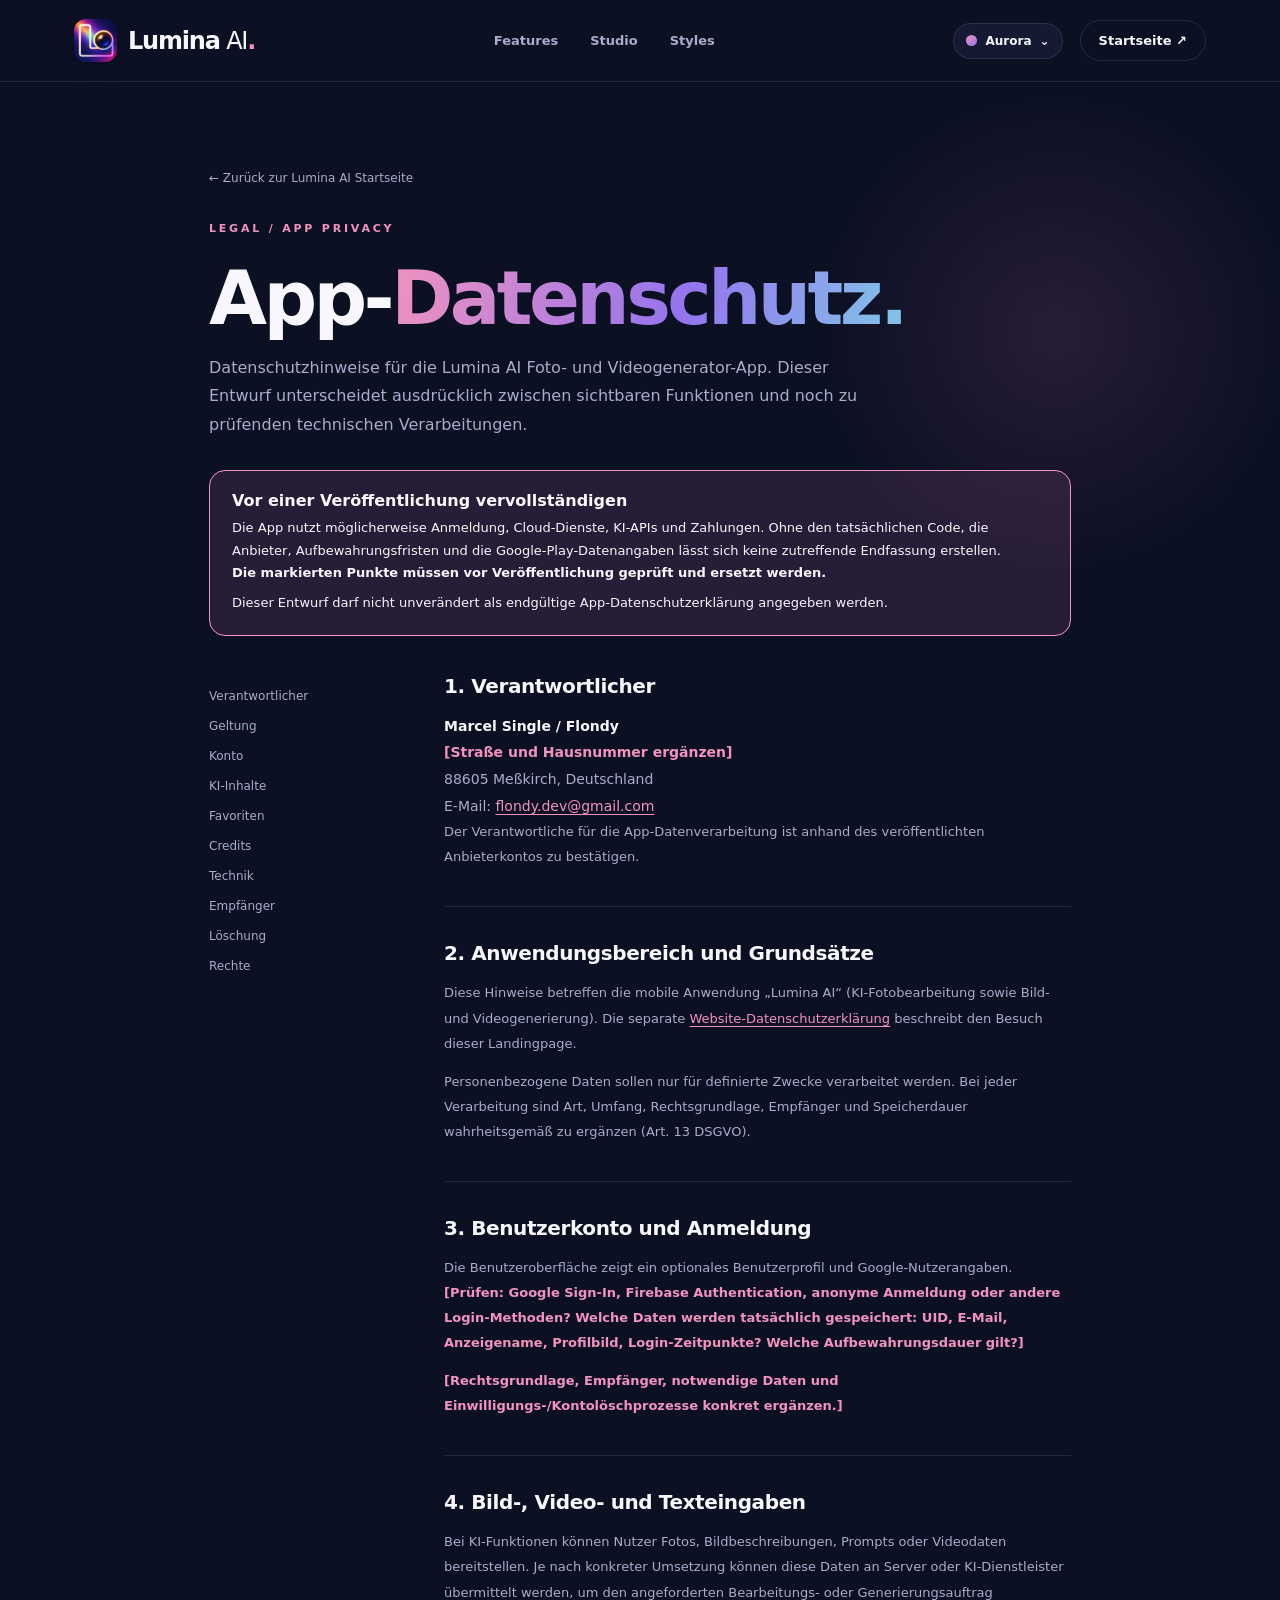
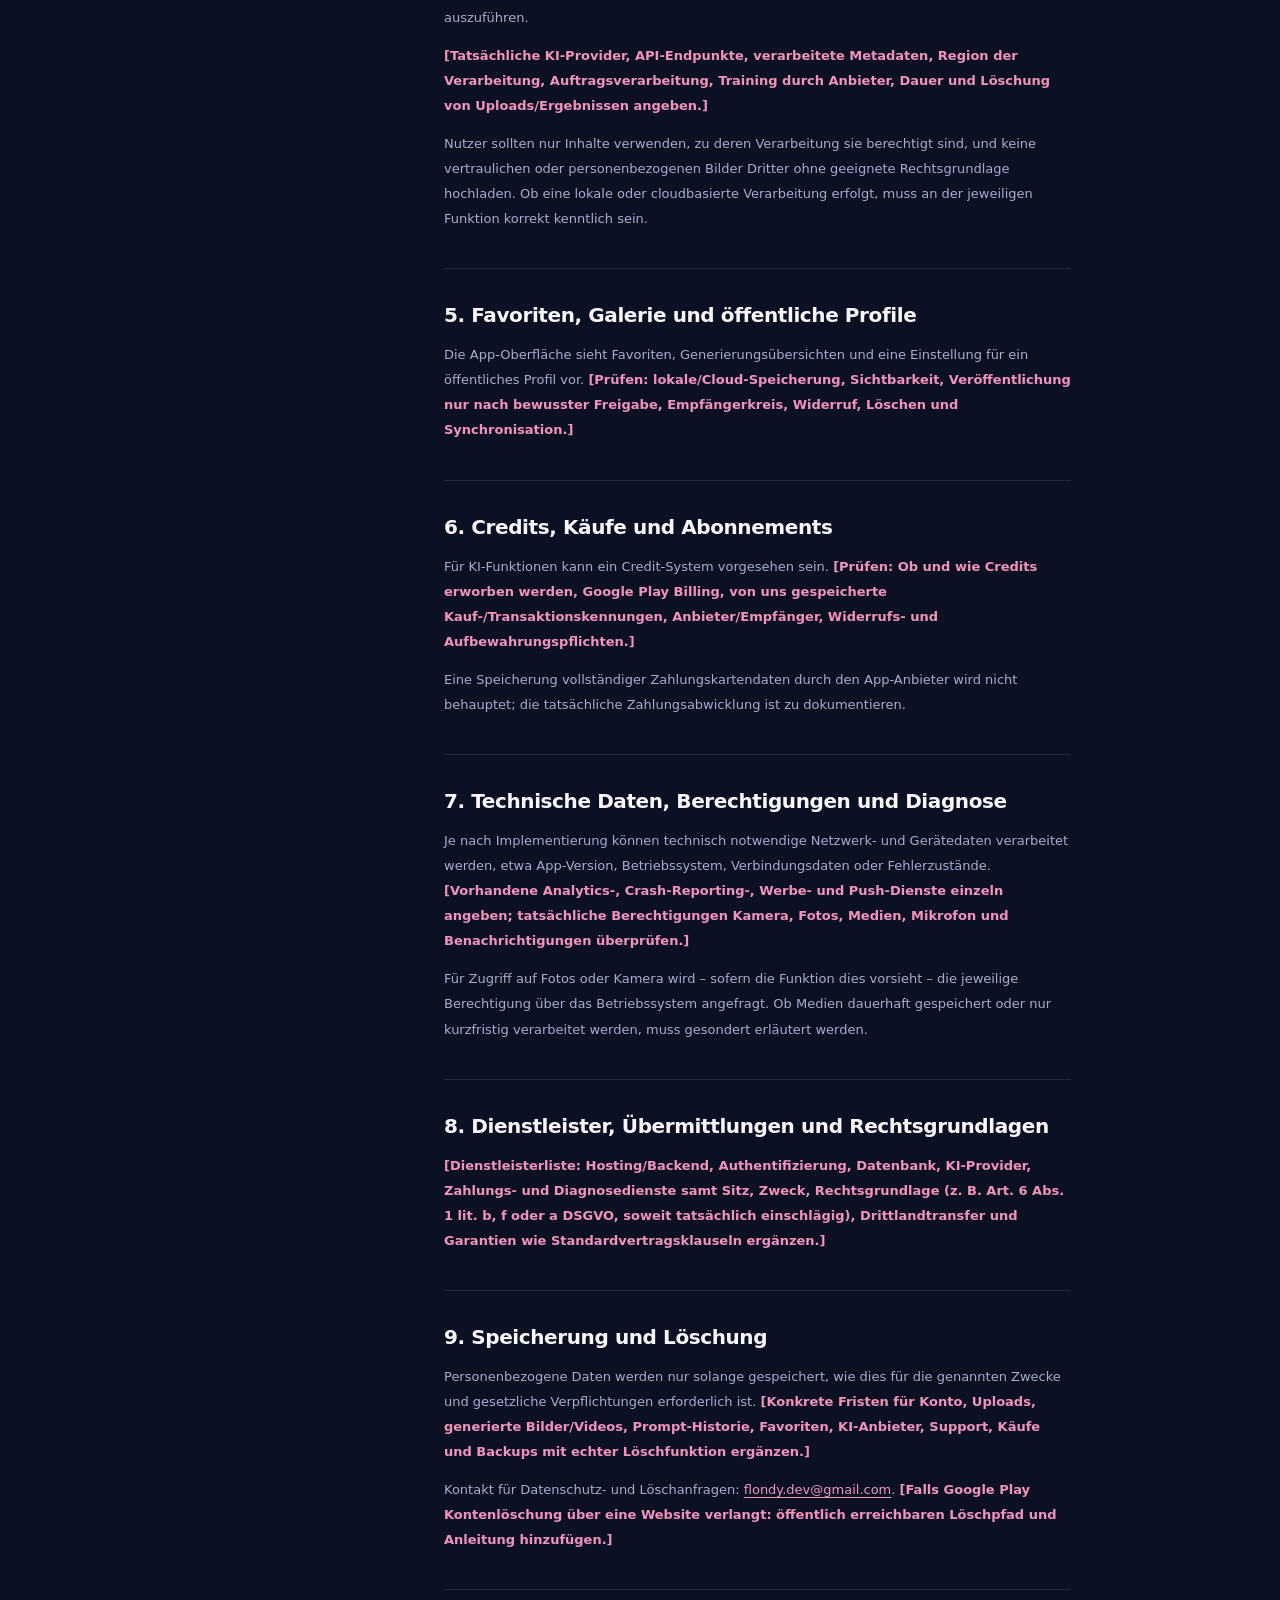
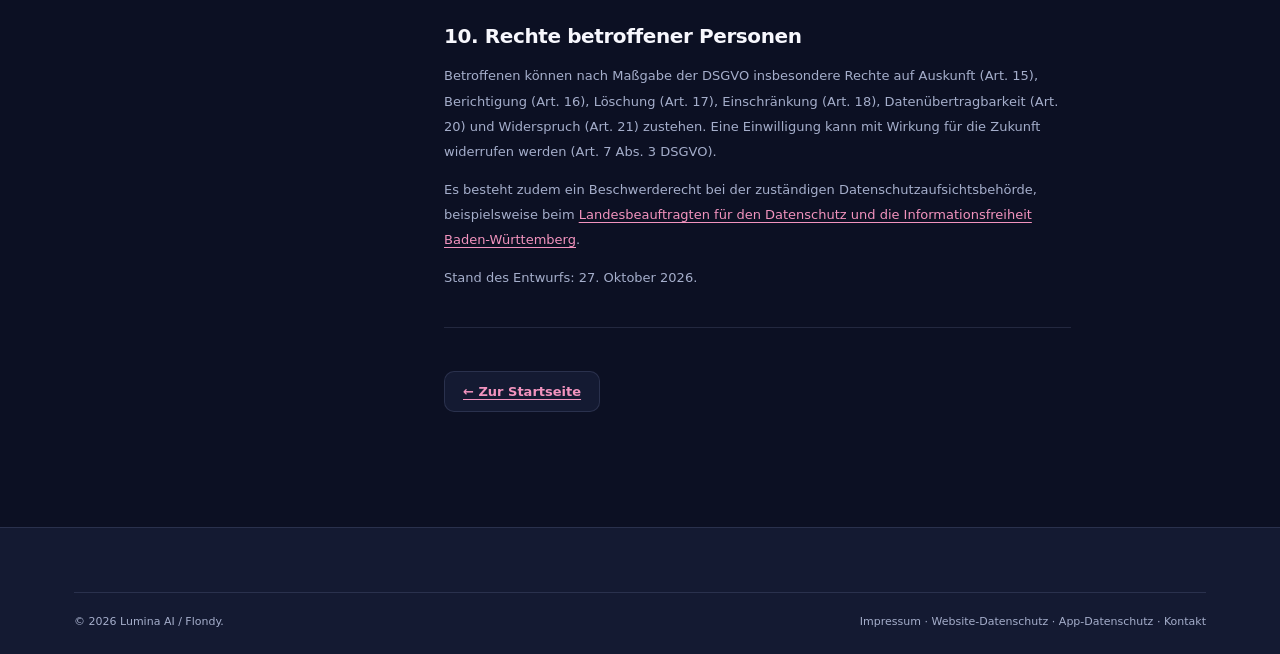
==== app-datenschutz.html @ 30b3e543 "Add files via upload" ====
<!doctype html>
<html lang="de" data-theme="aurora"><head><meta charset="utf-8"><meta name="viewport" content="width=device-width,initial-scale=1"><meta name="theme-color" content="#0b1024"><meta name="description" content="Datenschutzhinweise für die Lumina AI Foto- und Videogenerator-App (prüfbarer Entwurf)."><link rel="icon" type="image/png" href="assets/favicon.png"><link rel="stylesheet" href="styles.css"><script src="app.js" defer></script><title>App-Datenschutz – Lumina AI</title></head>
<body><a class="skip-link" href="#main">Zum Inhalt springen</a><header class="site-header"><div class="nav-wrap container"><a class="brand" href="index.html"><img src="assets/icon-aurora.webp" data-brand-icon alt="" width="43" height="43"><span>Lumina<span class="brand-suffix"> AI</span><span class="brand-point">.</span></span></a><nav class="desktop-nav" aria-label="Navigation"><a href="index.html#features">Features</a><a href="index.html#studio">Studio</a><a href="index.html#styles">Styles</a></nav><div class="nav-actions"><div class="theme-picker" id="theme-picker"><button class="theme-trigger" id="theme-trigger" aria-haspopup="true" aria-controls="theme-menu" aria-expanded="false"><span class="theme-trigger-dot"></span><span class="theme-trigger-label">Aurora</span>⌄</button><div class="theme-menu" id="theme-menu" hidden><span class="small-label">CHOOSE YOUR VIBE</span><button class="theme-option" data-set-theme="aurora"><i style="--swatch:#ff6d9d"></i><span>Aurora</span></button><button class="theme-option" data-set-theme="neon"><i style="--swatch:#28e0fb"></i><span>Neon</span></button><button class="theme-option" data-set-theme="clean"><i style="--swatch:#5d76fb"></i><span>Clean</span></button><button class="theme-option" data-set-theme="gold"><i style="--swatch:#e5b960"></i><span>Gold</span></button><button class="theme-option" data-set-theme="mono"><i style="--swatch:#b6c3da"></i><span>Silver</span></button></div></div><a class="nav-contact" href="index.html">Startseite ↗</a></div></div></header>
<main id="main" class="legal-main"><div class="container legal-container"><a class="legal-crumb" href="index.html">← Zurück zur Lumina AI Startseite</a><p class="kicker">LEGAL / APP PRIVACY</p><h1 class="legal-title">App-<span class="gradient-text">Datenschutz.</span></h1><p class="legal-subtitle">Datenschutzhinweise für die Lumina AI Foto- und Videogenerator-App. Dieser Entwurf unterscheidet ausdrücklich zwischen sichtbaren Funktionen und noch zu prüfenden technischen Verarbeitungen.</p>
<div class="notice-box"><strong>Vor einer Veröffentlichung vervollständigen</strong><p>Die App nutzt möglicherweise Anmeldung, Cloud-Dienste, KI-APIs und Zahlungen. Ohne den tatsächlichen Code, die Anbieter, Aufbewahrungsfristen und die Google-Play-Datenangaben lässt sich keine zutreffende Endfassung erstellen. <strong>Die markierten Punkte müssen vor Veröffentlichung geprüft und ersetzt werden.</strong> Dieser Entwurf darf nicht unverändert als endgültige App-Datenschutzerklärung angegeben werden.</p></div>
<div class="legal-layout"><nav class="legal-toc" aria-label="Inhaltsverzeichnis"><a href="#owner">Verantwortlicher</a><a href="#scope">Geltung</a><a href="#account">Konto</a><a href="#media">KI-Inhalte</a><a href="#saved">Favoriten</a><a href="#payments">Credits</a><a href="#devices">Technik</a><a href="#transfer">Empfänger</a><a href="#retention">Löschung</a><a href="#rights">Rechte</a></nav><div class="legal-content">
<section id="owner"><h2>1. Verantwortlicher</h2><address><strong>Marcel Single / Flondy</strong><br><strong class="todo">[Straße und Hausnummer ergänzen]</strong><br>88605 Meßkirch, Deutschland<br>E-Mail: <a href="mailto:flondy.dev@gmail.com">flondy.dev@gmail.com</a></address><p>Der Verantwortliche für die App-Datenverarbeitung ist anhand des veröffentlichten Anbieterkontos zu bestätigen.</p></section>
<section id="scope"><h2>2. Anwendungsbereich und Grundsätze</h2><p>Diese Hinweise betreffen die mobile Anwendung „Lumina AI“ (KI-Fotobearbeitung sowie Bild- und Videogenerierung). Die separate <a href="datenschutz.html">Website-Datenschutzerklärung</a> beschreibt den Besuch dieser Landingpage.</p><p>Personenbezogene Daten sollen nur für definierte Zwecke verarbeitet werden. Bei jeder Verarbeitung sind Art, Umfang, Rechtsgrundlage, Empfänger und Speicherdauer wahrheitsgemäß zu ergänzen (Art. 13 DSGVO).</p></section>
<section id="account"><h2>3. Benutzerkonto und Anmeldung</h2><p>Die Benutzeroberfläche zeigt ein optionales Benutzerprofil und Google-Nutzerangaben. <strong class="todo">[Prüfen: Google Sign-In, Firebase Authentication, anonyme Anmeldung oder andere Login-Methoden? Welche Daten werden tatsächlich gespeichert: UID, E-Mail, Anzeigename, Profilbild, Login-Zeitpunkte? Welche Aufbewahrungsdauer gilt?]</strong></p><p><strong class="todo">[Rechtsgrundlage, Empfänger, notwendige Daten und Einwilligungs-/Kontolöschprozesse konkret ergänzen.]</strong></p></section>
<section id="media"><h2>4. Bild-, Video- und Texteingaben</h2><p>Bei KI-Funktionen können Nutzer Fotos, Bildbeschreibungen, Prompts oder Videodaten bereitstellen. Je nach konkreter Umsetzung können diese Daten an Server oder KI-Dienstleister übermittelt werden, um den angeforderten Bearbeitungs- oder Generierungsauftrag auszuführen.</p><p><strong class="todo">[Tatsächliche KI-Provider, API-Endpunkte, verarbeitete Metadaten, Region der Verarbeitung, Auftragsverarbeitung, Training durch Anbieter, Dauer und Löschung von Uploads/Ergebnissen angeben.]</strong></p><p>Nutzer sollten nur Inhalte verwenden, zu deren Verarbeitung sie berechtigt sind, und keine vertraulichen oder personenbezogenen Bilder Dritter ohne geeignete Rechtsgrundlage hochladen. Ob eine lokale oder cloudbasierte Verarbeitung erfolgt, muss an der jeweiligen Funktion korrekt kenntlich sein.</p></section>
<section id="saved"><h2>5. Favoriten, Galerie und öffentliche Profile</h2><p>Die App-Oberfläche sieht Favoriten, Generierungsübersichten und eine Einstellung für ein öffentliches Profil vor. <strong class="todo">[Prüfen: lokale/Cloud-Speicherung, Sichtbarkeit, Veröffentlichung nur nach bewusster Freigabe, Empfängerkreis, Widerruf, Löschen und Synchronisation.]</strong></p></section>
<section id="payments"><h2>6. Credits, Käufe und Abonnements</h2><p>Für KI-Funktionen kann ein Credit-System vorgesehen sein. <strong class="todo">[Prüfen: Ob und wie Credits erworben werden, Google Play Billing, von uns gespeicherte Kauf-/Transaktionskennungen, Anbieter/Empfänger, Widerrufs- und Aufbewahrungspflichten.]</strong></p><p>Eine Speicherung vollständiger Zahlungskartendaten durch den App-Anbieter wird nicht behauptet; die tatsächliche Zahlungsabwicklung ist zu dokumentieren.</p></section>
<section id="devices"><h2>7. Technische Daten, Berechtigungen und Diagnose</h2><p>Je nach Implementierung können technisch notwendige Netzwerk- und Gerätedaten verarbeitet werden, etwa App-Version, Betriebssystem, Verbindungsdaten oder Fehlerzustände. <strong class="todo">[Vorhandene Analytics-, Crash-Reporting-, Werbe- und Push-Dienste einzeln angeben; tatsächliche Berechtigungen Kamera, Fotos, Medien, Mikrofon und Benachrichtigungen überprüfen.]</strong></p><p>Für Zugriff auf Fotos oder Kamera wird – sofern die Funktion dies vorsieht – die jeweilige Berechtigung über das Betriebssystem angefragt. Ob Medien dauerhaft gespeichert oder nur kurzfristig verarbeitet werden, muss gesondert erläutert werden.</p></section>
<section id="transfer"><h2>8. Dienstleister, Übermittlungen und Rechtsgrundlagen</h2><p><strong class="todo">[Dienstleisterliste: Hosting/Backend, Authentifizierung, Datenbank, KI-Provider, Zahlungs- und Diagnosedienste samt Sitz, Zweck, Rechtsgrundlage (z. B. Art. 6 Abs. 1 lit. b, f oder a DSGVO, soweit tatsächlich einschlägig), Drittlandtransfer und Garantien wie Standardvertragsklauseln ergänzen.]</strong></p></section>
<section id="retention"><h2>9. Speicherung und Löschung</h2><p>Personenbezogene Daten werden nur solange gespeichert, wie dies für die genannten Zwecke und gesetzliche Verpflichtungen erforderlich ist. <strong class="todo">[Konkrete Fristen für Konto, Uploads, generierte Bilder/Videos, Prompt-Historie, Favoriten, KI-Anbieter, Support, Käufe und Backups mit echter Löschfunktion ergänzen.]</strong></p><p>Kontakt für Datenschutz- und Löschanfragen: <a href="mailto:flondy.dev@gmail.com?subject=Lumina%20AI%20-%20Datenloeschung">flondy.dev@gmail.com</a>. <strong class="todo">[Falls Google Play Kontenlöschung über eine Website verlangt: öffentlich erreichbaren Löschpfad und Anleitung hinzufügen.]</strong></p></section>
<section id="rights"><h2>10. Rechte betroffener Personen</h2><p>Betroffenen können nach Maßgabe der DSGVO insbesondere Rechte auf Auskunft (Art. 15), Berichtigung (Art. 16), Löschung (Art. 17), Einschränkung (Art. 18), Datenübertragbarkeit (Art. 20) und Widerspruch (Art. 21) zustehen. Eine Einwilligung kann mit Wirkung für die Zukunft widerrufen werden (Art. 7 Abs. 3 DSGVO).</p><p>Es besteht zudem ein Beschwerderecht bei der zuständigen Datenschutzaufsichtsbehörde, beispielsweise beim <a href="https://www.baden-wuerttemberg.datenschutz.de/" target="_blank" rel="noopener noreferrer">Landesbeauftragten für den Datenschutz und die Informationsfreiheit Baden-Württemberg</a>.</p><p>Stand des Entwurfs: 27. Oktober 2026.</p></section>
<a class="legal-back" href="index.html">← Zur Startseite</a></div></div></div></main>
<footer class="site-footer"><div class="container"><div class="footer-bottom"><span>© <span id="current-year">2026</span> Lumina AI / Flondy.</span><span><a href="impressum.html">Impressum</a> · <a href="datenschutz.html">Website-Datenschutz</a> · <a href="app-datenschutz.html">App-Datenschutz</a> · <a href="mailto:flondy.dev@gmail.com">Kontakt</a></span></div></div></footer></body></html>
---- styles.css ----
/* Lumina AI — self-contained premium landing page; no external CDN, fonts or tracking */
:root {font-family:Inter,ui-sans-serif,system-ui,-apple-system,BlinkMacSystemFont,"Segoe UI",sans-serif;font-synthesis:none;scroll-behavior:smooth;--max:1180px}
*{box-sizing:border-box}html{scroll-padding-top:90px}body{margin:0;min-width:320px;background:var(--bg);color:var(--text);overflow-x:hidden;-webkit-font-smoothing:antialiased}button,input,textarea{font:inherit}button{cursor:pointer}a{color:inherit;text-decoration:none}img{max-width:100%;display:block}h1,h2,h3,p{margin-top:0}::selection{background:var(--a);color:#07101d}
html[data-theme="aurora"]{--bg:#0c1023;--panel:#141a32;--panel2:#1a203c;--text:#f7f7fd;--muted:#a5aecb;--border:rgba(193,201,255,.13);--a:#fa6fb3;--b:#7f79ff;--c:#5acbf0;--btnText:#100f24;--soft:rgba(245,99,170,.13);--header:rgba(13,17,37,.72);--shadow:0 26px 85px rgba(0,0,0,.35);color-scheme:dark}
html[data-theme="neon"]{--bg:#07131f;--panel:#101f30;--panel2:#17283e;--text:#f4fbff;--muted:#9fb3c9;--border:rgba(116,204,242,.18);--a:#33e5f5;--b:#557ff9;--c:#9386ff;--btnText:#051622;--soft:rgba(13,221,245,.13);--header:rgba(6,17,28,.76);--shadow:0 26px 85px rgba(0,0,0,.39);color-scheme:dark}
html[data-theme="clean"]{--bg:#f6f9ff;--panel:#ffffff;--panel2:#edf3fc;--text:#111c34;--muted:#617089;--border:rgba(41,69,115,.13);--a:#34bfe9;--b:#6a69fa;--c:#9b77ef;--btnText:#081a37;--soft:rgba(75,112,255,.10);--header:rgba(250,252,255,.85);--shadow:0 28px 90px rgba(50,86,147,.13);color-scheme:light}
html[data-theme="gold"]{--bg:#101111;--panel:#1b1c1a;--panel2:#26241d;--text:#f8f6ef;--muted:#b6aea0;--border:rgba(236,200,121,.17);--a:#f2cf89;--b:#c18b3d;--c:#fff0b8;--btnText:#1d160b;--soft:rgba(230,171,68,.1);--header:rgba(18,18,17,.85);--shadow:0 26px 75px rgba(0,0,0,.45);color-scheme:dark}
html[data-theme="mono"]{--bg:#101319;--panel:#1b202b;--panel2:#252b37;--text:#f4f7fc;--muted:#b0b8c8;--border:rgba(221,231,255,.14);--a:#e4ecf8;--b:#97afcc;--c:#b4c0ff;--btnText:#152032;--soft:rgba(183,196,216,.12);--header:rgba(15,19,26,.8);--shadow:0 26px 75px rgba(0,0,0,.4);color-scheme:dark}
.container{max-width:var(--max);margin:auto;padding-left:24px;padding-right:24px}.site-shell{position:relative;overflow:hidden}.section-pad{padding:118px 0}.skip-link{position:absolute;left:14px;top:-100px;z-index:1000;background:var(--a);color:var(--btnText);padding:10px 14px;border-radius:9px}.skip-link:focus{top:12px}
.site-header{position:relative;z-index:80;height:82px;border-bottom:1px solid var(--border);background:var(--header);backdrop-filter:blur(24px)}.nav-wrap{height:100%;display:flex;align-items:center;justify-content:space-between;gap:20px}.brand{display:inline-flex;align-items:center;gap:11px;white-space:nowrap;font-size:24px;font-weight:850;letter-spacing:-1.2px}.brand>img{border-radius:12px;box-shadow:0 4px 17px rgba(0,0,0,.22)}.brand-suffix{font-weight:480}.brand-point{color:var(--a)}.desktop-nav{display:flex;gap:32px;align-items:center}.desktop-nav a,.nav-contact{color:var(--muted);font-size:13px;font-weight:650;transition:color .22s}.desktop-nav a:hover,.nav-contact:hover{color:var(--text)}.nav-actions{display:flex;align-items:center;gap:17px}.nav-contact{border:1px solid var(--border);border-radius:100px;padding:12px 18px;color:var(--text)}.nav-contact span{margin-left:9px;color:var(--a)}.theme-picker{position:relative}.theme-trigger{display:flex;align-items:center;gap:8px;padding:10px 12px;border:1px solid var(--border);border-radius:50px;background:var(--panel);color:var(--text);font-size:12px;font-weight:750}.theme-trigger-dot{display:block;width:11px;height:11px;border-radius:50%;background:linear-gradient(140deg,var(--a),var(--b))}.theme-trigger svg{width:13px;height:13px;stroke:currentColor;stroke-width:2;fill:none}.theme-menu{position:absolute;top:calc(100% + 12px);right:0;background:var(--panel);border:1px solid var(--border);box-shadow:var(--shadow);border-radius:19px;padding:13px;width:224px;z-index:150}.theme-menu[hidden]{display:none}.small-label{display:block;letter-spacing:2px;font-size:10px;font-weight:800;color:var(--muted)}.theme-menu>.small-label{padding:8px 12px 12px}.theme-option{display:flex;align-items:center;text-align:left;gap:12px;padding:9px 11px;width:100%;border:0;border-radius:12px;background:transparent;color:var(--text);font-size:13px;font-weight:740}.theme-option:hover,.theme-option.is-active{background:var(--soft)}.theme-option>i{width:28px;height:28px;border-radius:10px;background:var(--swatch);flex-shrink:0;box-shadow:inset 0 1px 5px rgba(255,255,255,.23)}.theme-option small{display:block;margin-top:2px;color:var(--muted);font-size:10px;font-weight:450}.mobile-menu-toggle,.mobile-nav{display:none}
.hero{position:relative;padding-top:75px;padding-bottom:28px;min-height:690px}.hero-grid{position:relative;z-index:2;display:grid;grid-template-columns:1fr 1fr;gap:28px;align-items:center}.hero-copy{padding:60px 0 92px;z-index:3}.eyebrow{display:inline-flex;align-items:center;gap:10px;color:var(--muted);font-size:10px;font-weight:850;letter-spacing:1.4px}.status-spark{width:8px;height:8px;border-radius:50%;background:var(--a);box-shadow:0 0 0 4px var(--soft),0 0 15px var(--a)}.eyebrow-divider{opacity:.5}.hero h1{font-size:clamp(55px,5.8vw,89px);font-weight:860;line-height:1.045;letter-spacing:-6px;margin:29px 0 25px}.hero h1 em,.final-cta h2 em{font-style:normal;background:linear-gradient(108deg,var(--a) 4%,var(--b) 46%,var(--c) 95%);color:transparent;background-clip:text;-webkit-background-clip:text}.hero-lead{max-width:500px;color:var(--muted);line-height:1.84;font-size:16px}.hero-lead strong{color:var(--text);font-weight:680}.hero-cta{display:flex;gap:12px;flex-wrap:wrap;margin:35px 0 45px}.btn{min-height:50px;display:inline-flex;justify-content:center;align-items:center;gap:19px;padding:14px 22px;border-radius:14px;font-weight:750;font-size:13px;white-space:nowrap;transition:transform .2s,box-shadow .2s,background .2s}.btn:hover{transform:translateY(-3px)}.btn-primary{background:linear-gradient(108deg,var(--a),var(--b));color:var(--btnText);box-shadow:0 10px 29px var(--soft)}.btn-primary:hover{box-shadow:0 10px 45px var(--soft)}.btn-ghost{border:1px solid var(--border);background:var(--panel);color:var(--text)}.play-circle{display:grid;place-items:center;font-size:10px;height:23px;width:23px;background:var(--soft);color:var(--a);border-radius:50%;padding-left:2px}.hero-details{display:flex;align-items:center;gap:14px}.avatar-icon-stack{display:flex;padding-left:8px}.avatar-icon-stack img{height:32px;width:32px;object-fit:cover;border:3px solid var(--bg);border-radius:11px;margin-left:-8px}.hero-details p{margin:0;color:var(--muted);font-size:11px;line-height:1.5}.hero-details strong{color:var(--text);font-size:12px}.hero-art{height:595px;position:relative;display:flex;align-items:center;justify-content:center}.hero-ambient{position:absolute;filter:blur(75px);pointer-events:none;opacity:.38}.ambient-one{width:480px;height:360px;background:var(--b);left:-320px;top:40px;border-radius:50%}.ambient-two{width:490px;height:490px;background:var(--a);right:-350px;top:40px;border-radius:50%;opacity:.23}.orb{position:absolute;border-radius:50%;filter:blur(25px);pointer-events:none}.orb-cyan{width:370px;height:390px;background:radial-gradient(circle,var(--c),transparent 66%);opacity:.14;left:0;top:35px}.orb-pink{width:430px;height:430px;background:radial-gradient(circle,var(--a),transparent 66%);opacity:.13;right:0;bottom:5px}.hero-grid-lines{position:absolute;inset:5%;background-image:linear-gradient(var(--border) 1px,transparent 1px),linear-gradient(90deg,var(--border) 1px,transparent 1px);background-size:48px 48px;mask-image:radial-gradient(ellipse,#000,transparent 74%);opacity:.5}.phone{position:absolute;overflow:hidden;border:6px solid #171b2b;border-radius:36px;background:#151a29;box-shadow:0 32px 74px rgba(0,0,0,.56)}.phone img{width:100%;height:auto}.phone-front{left:19%;top:10px;width:261px;height:553px;transform:rotate(-5deg);z-index:3}.phone-back{right:5%;top:64px;width:240px;height:492px;transform:rotate(9deg);z-index:2;opacity:.96}.phone-top{position:absolute;z-index:4;left:0;top:0;width:100%;height:14px;display:flex;justify-content:center}.phone-notch{width:56px;height:11px;background:#171b2b;border-radius:0 0 12px 12px}.hero-floating-card{position:absolute;z-index:6;display:flex;align-items:center;gap:12px;border:1px solid var(--border);border-radius:17px;background:var(--header);backdrop-filter:blur(18px);box-shadow:var(--shadow);padding:12px 16px}.hero-floating-card strong,.hero-floating-card small{display:block}.hero-floating-card strong{font-size:12px}.hero-floating-card small{font-size:10px;color:var(--muted);margin-top:4px}.float-card-icon{font-size:20px;width:35px;height:35px;display:grid;place-items:center;border-radius:11px;background:var(--soft);color:var(--a)}.float-output{left:0;bottom:61px}.float-badge{right:-5px;top:71px}.play-graphic{font-size:13px}.hero-bottom{position:relative;z-index:4;border-top:1px solid var(--border);padding-top:21px;display:flex;justify-content:space-between;color:var(--muted);font-size:10px;font-weight:800;letter-spacing:1.5px}.hero-bottom a:hover{color:var(--a)}
.marquee{overflow:hidden;border-top:1px solid var(--border);border-bottom:1px solid var(--border);background:var(--panel);height:60px;display:flex;align-items:center}.marquee-track{display:flex;align-items:center;white-space:nowrap;gap:29px;animation:marquee 40s linear infinite;min-width:max-content}.marquee span{font-size:12px;font-weight:850;letter-spacing:2.2px;color:var(--muted)}.marquee b{color:var(--a);font-size:20px;font-weight:400}@keyframes marquee{to{transform:translateX(-50%)}}
.kicker{font-size:11px;letter-spacing:2.8px;font-weight:850;color:var(--a);margin-bottom:22px}.section-heading{max-width:650px;margin-bottom:49px}.section-heading h2,.studio-copy h2,.faq-grid h2{font-size:clamp(43px,5vw,68px);line-height:1.07;letter-spacing:-3.5px;margin:0 0 23px;font-weight:840}.gradient-text{background:linear-gradient(105deg,var(--a),var(--b) 57%,var(--c));background-clip:text;-webkit-background-clip:text;color:transparent}.section-heading>p:last-child,.studio-copy>p:not(.kicker),.faq-grid>div>p:not(.kicker){color:var(--muted);line-height:1.8;font-size:16px;max-width:510px}.feature-grid{display:grid;grid-template-columns:repeat(2,minmax(0,1fr));gap:18px}.feature-card{position:relative;background:var(--panel);border:1px solid var(--border);border-radius:25px;padding:27px 30px;overflow:hidden;min-height:298px;box-shadow:0 10px 35px rgba(0,0,0,.04);transition:transform .25s,border-color .25s}.feature-card:hover{transform:translateY(-5px);border-color:var(--a)}.feature-card-top{display:flex;align-items:center;justify-content:space-between}.feature-number{font-size:10px;letter-spacing:2px;font-weight:800;color:var(--muted)}.feature-icon{width:35px;height:35px;display:grid;place-items:center;color:var(--a);font-size:24px}.feature-card h3{font-size:25px;letter-spacing:-1px;margin-bottom:12px}.feature-card>p{color:var(--muted);font-size:14px;line-height:1.77;max-width:355px;margin-bottom:15px}.feature-card.feature-hero,.feature-card.feature-video{min-height:467px}.feature-visual{height:220px;display:flex;justify-content:center;align-items:center;position:relative}.feature-visual-image img{width:140px;height:140px;object-fit:cover;border-radius:29px;z-index:1;transform:rotate(-9deg);box-shadow:0 20px 35px rgba(0,0,0,.35)}.visual-orbit{position:absolute;height:174px;width:258px;border:1px solid var(--border);transform:rotate(20deg);border-radius:50%;box-shadow:0 0 0 26px var(--soft)}.feature-tags{display:flex;gap:7px;flex-wrap:wrap}.feature-tags span{font-size:10px;color:var(--muted);border:1px solid var(--border);border-radius:99px;padding:7px 11px}.motion-visual{position:relative;max-width:270px;height:217px;margin:auto;display:flex;align-items:center;justify-content:center}.motion-screen{overflow:hidden;position:relative;width:228px;height:141px;border-radius:18px;background:linear-gradient(150deg,var(--c),var(--b) 50%,var(--a));box-shadow:0 22px 44px var(--soft);transform:rotate(7deg)}.motion-sun{position:absolute;right:35px;top:20px;background:#f7bacc;border-radius:50%;width:49px;height:49px;filter:blur(1px)}.motion-hill{position:absolute;bottom:-45px;left:-20px;width:245px;height:113px;border-radius:50% 70% 0 0;transform:rotate(-15deg);background:#1a2150;opacity:.73}.motion-play{position:absolute;display:grid;place-items:center;left:40%;top:35%;width:46px;height:46px;border-radius:50%;background:rgba(255,255,255,.26);backdrop-filter:blur(12px);color:white}.motion-line{position:absolute;bottom:1px;display:flex;align-items:center;gap:10px;font-size:10px;font-weight:700;color:var(--muted)}.motion-line i{display:block;width:115px;height:3px;border-radius:50px;background:linear-gradient(90deg,var(--a),var(--b),var(--c))}.feature-small-visual{height:96px;display:flex;justify-content:center;align-items:center;gap:13px}.filter-samples span{display:grid;place-items:center;height:62px;width:94px;border-radius:9px;background:linear-gradient(130deg,#8f70b7,#343f79);font-size:9px;font-weight:800;letter-spacing:1px;color:white}.filter-samples span:nth-child(2){filter:grayscale(1)}.filter-samples span:nth-child(3){filter:sepia(.75)}.tiny-icons img{width:66px;height:66px;border-radius:13px;object-fit:cover;transform:rotate(-9deg)}.tiny-icons img:nth-child(2){transform:translateY(-9px)}.tiny-icons img:nth-child(3){transform:rotate(8deg)}
.studio-section{background:linear-gradient(180deg,transparent,var(--soft) 45%,transparent)}.studio-grid{display:grid;grid-template-columns:1fr 1fr;gap:85px;align-items:center}.studio-copy>p:not(.kicker){margin-bottom:36px}.preview-switcher{display:flex;gap:7px;flex-wrap:wrap;margin-bottom:33px}.preview-tab{border:1px solid var(--border);border-radius:12px;background:var(--panel);color:var(--muted);font-size:12px;font-weight:730;padding:12px 14px;display:flex;align-items:center;gap:7px;transition:background .2s,color .2s}.preview-tab.is-active{background:var(--soft);border-color:var(--a);color:var(--text)}.preview-tab span{color:var(--a)}.studio-descriptions h3{font-size:21px;letter-spacing:-.7px;margin-bottom:8px}.studio-descriptions p{color:var(--muted);font-size:14px;line-height:1.7;max-width:420px}.studio-checks{border-top:1px solid var(--border);margin-top:32px;padding-top:24px;display:flex;gap:14px;flex-wrap:wrap}.studio-checks span{font-size:12px;color:var(--muted)}.studio-stage{height:630px;position:relative;display:grid;place-items:center;background:var(--panel);border:1px solid var(--border);border-radius:32px;overflow:hidden}.studio-stage:before{content:"";position:absolute;width:350px;height:350px;background:radial-gradient(circle,var(--b),transparent 65%);top:-30px;right:-30px;filter:blur(35px);opacity:.35}.stage-grid{position:absolute;inset:0;background-image:linear-gradient(var(--border) 1px,transparent 1px),linear-gradient(90deg,var(--border) 1px,transparent 1px);background-size:40px 40px;mask-image:linear-gradient(90deg,transparent,#000,transparent);opacity:.5}.studio-card-phone{position:relative;align-self:center;width:288px;height:566px;overflow:hidden;background:#111727;border:5px solid #111624;border-radius:29px;box-shadow:0 32px 70px rgba(0,0,0,.45)}.studio-card-phone img{width:100%;height:auto;display:block}.stage-phone-bar{position:absolute;top:0;left:0;right:0;display:flex;justify-content:center;z-index:2}.stage-camera{width:67px;height:12px;background:#111624;border-radius:0 0 13px 13px}.studio-stage-floating{position:absolute;right:14px;bottom:44px;background:var(--header);backdrop-filter:blur(20px);border:1px solid var(--border);padding:16px 17px;border-radius:15px;min-width:166px;box-shadow:var(--shadow)}.studio-stage-floating strong,.studio-stage-floating span{display:block}.studio-stage-floating strong{font-size:13px;margin:7px 0}.studio-stage-floating span{font-size:11px;color:var(--muted)}.stage-pagination{margin-top:16px;display:flex;justify-content:center;gap:7px}.stage-dot{height:5px;width:6px;border-radius:10px;background:var(--muted);opacity:.43}.stage-dot.is-active{width:22px;background:var(--a);opacity:1}
.section-heading-split{max-width:none;display:flex;align-items:end;gap:40px;justify-content:space-between}.section-heading-split>p:last-child{max-width:340px}.icon-picker{display:grid;grid-template-columns:repeat(7,minmax(0,1fr));gap:11px}.icon-choice{display:flex;flex-direction:column;align-items:center;background:var(--panel);color:var(--text);border:1px solid var(--border);padding:16px 9px 14px;border-radius:17px;gap:5px;min-width:0;transition:transform .2s,border-color .2s,background .2s}.icon-choice:hover{transform:translateY(-5px)}.icon-choice.is-selected{border-color:var(--a);background:var(--soft);box-shadow:0 0 0 1px var(--a) inset}.icon-choice img{width:70px;height:70px;object-fit:cover;border-radius:15px;margin-bottom:8px;box-shadow:0 6px 20px rgba(0,0,0,.2)}.icon-choice>span{font-size:12px;font-weight:800}.icon-choice>small{font-size:10px;color:var(--muted)}.style-spotlight{margin-top:22px;display:grid;grid-template-columns:1fr 1fr;background:var(--panel);border:1px solid var(--border);border-radius:26px;overflow:hidden;min-height:300px}.spotlight-art{position:relative;display:grid;place-items:center;background:radial-gradient(circle at 50% 50%,var(--soft),transparent 66%)}.spotlight-art img{width:175px;height:175px;object-fit:cover;border-radius:32px;box-shadow:0 25px 50px rgba(0,0,0,.25);z-index:2;transform:rotate(-7deg);transition:transform .3s}.spotlight-art:hover img{transform:rotate(0) scale(1.03)}.spotlight-halo{position:absolute;width:210px;height:210px;border-radius:50%;border:1px solid var(--border);box-shadow:0 0 0 28px var(--soft)}.spotlight-description{padding:53px 34px 30px 20px;align-self:center}.spotlight-description h3{font-size:32px;letter-spacing:-1.5px;margin-bottom:10px}.spotlight-description>p:not(.kicker){line-height:1.7;color:var(--muted);max-width:355px;font-size:14px}.spotlight-hint{font-size:11px;color:var(--a)}
.showcase-section{background:linear-gradient(180deg,var(--soft),transparent 38%)}.video-grid{display:grid;grid-template-columns:repeat(2,1fr);gap:22px}.video-card{padding:19px;background:var(--panel);border:1px solid var(--border);border-radius:25px}.video-frame{height:440px;border-radius:16px;overflow:hidden;background:#080d19}.video-frame video{height:100%;width:100%;object-fit:contain;display:block}.video-meta{display:flex;justify-content:space-between;align-items:center;gap:20px;padding:20px 5px 7px}.video-meta h3{font-size:23px;margin:8px 0}.video-meta p{font-size:12px;color:var(--muted);margin-bottom:0}.video-length{font-size:11px;padding:8px 12px;border:1px solid var(--border);border-radius:8px;color:var(--muted)}
.faq-grid{display:grid;grid-template-columns:.85fr 1.15fr;gap:100px}.faq-items details{border-bottom:1px solid var(--border);padding:0}.faq-items summary{list-style:none;display:flex;justify-content:space-between;align-items:center;gap:18px;cursor:pointer;padding:24px 0;font-size:16px;font-weight:720}.faq-items summary::-webkit-details-marker{display:none}.faq-items summary span{color:var(--a);font-size:23px;font-weight:400;transition:transform .2s}.faq-items details[open] summary span{transform:rotate(45deg)}.faq-items details p{color:var(--muted);font-size:13px;line-height:1.85;padding-right:30px;padding-bottom:17px;margin:0}
.final-cta-section{padding:50px 0 110px}.final-cta{position:relative;overflow:hidden;text-align:center;background:var(--panel);border:1px solid var(--border);border-radius:36px;padding:70px 20px 64px;isolation:isolate}.cta-sheen{position:absolute;z-index:-1;inset:0;background:radial-gradient(ellipse at 10% 12%,var(--soft),transparent 45%),radial-gradient(ellipse at 90% 76%,var(--soft),transparent 44%)}.cta-icon{width:70px;margin:0 auto 22px}.cta-icon img{border-radius:15px;box-shadow:var(--shadow)}.final-cta h2{font-size:clamp(48px,6vw,77px);letter-spacing:-4.5px;line-height:1.09;margin:0 auto 21px}.final-cta>p:not(.kicker){color:var(--muted);font-size:15px;margin-bottom:27px}.final-cta>.btn{margin:auto}.final-cta>small{display:block;margin-top:19px;font-size:11px;color:var(--muted)}
.site-footer{border-top:1px solid var(--border);background:var(--panel);padding:64px 0 0}.footer-main{display:flex;justify-content:space-between;gap:40px;padding-bottom:60px}.footer-main>div:first-child>p{color:var(--muted);font-size:13px;line-height:1.9;margin-top:19px}.footer-links{display:flex;gap:90px}.footer-links>div{display:flex;flex-direction:column;gap:14px}.footer-links strong{color:var(--muted);font-size:10px;letter-spacing:2px;margin-bottom:9px}.footer-links a{font-size:13px;font-weight:550}.footer-links a:hover{color:var(--a)}.footer-bottom{border-top:1px solid var(--border);display:flex;justify-content:space-between;padding:22px 0 26px;color:var(--muted);font-size:11px}.footer-heart{color:var(--a);margin-left:7px}
.reveal{opacity:0;transform:translateY(23px);transition:opacity .65s ease,transform .65s ease}.reveal.visible{opacity:1;transform:translateY(0)}
/* Legal pages */
.legal-main{position:relative;padding:85px 0 115px;min-height:72vh}.legal-main:before{content:"";position:absolute;top:0;right:0;width:35vw;height:500px;background:radial-gradient(circle,var(--soft),transparent 70%);pointer-events:none}.legal-container{position:relative;max-width:910px}.legal-crumb{display:inline-block;font-size:12px;color:var(--muted);margin-bottom:37px}.legal-crumb:hover{color:var(--a)}.legal-title{font-size:clamp(47px,6vw,75px);line-height:1.1;letter-spacing:-3.6px;margin-bottom:14px}.legal-subtitle{font-size:16px;color:var(--muted);line-height:1.8;max-width:670px;margin-bottom:30px}.notice-box{background:var(--soft);border:1px solid var(--a);padding:20px 22px;border-radius:16px;margin:25px 0 38px}.notice-box strong{display:block;margin-bottom:7px}.notice-box p{font-size:13px;line-height:1.75;margin:0}.legal-layout{display:grid;grid-template-columns:190px minmax(0,1fr);gap:45px;align-items:start}.legal-toc{position:sticky;top:28px;display:flex;flex-direction:column;gap:16px;padding:15px 0}.legal-toc a{font-size:12px;color:var(--muted)}.legal-toc a:hover{color:var(--a)}.legal-content section{scroll-margin-top:100px;margin-bottom:34px;padding-bottom:24px;border-bottom:1px solid var(--border)}.legal-content h2{font-size:20px;letter-spacing:-.4px;margin:0 0 15px}.legal-content h3{font-size:15px;margin:21px 0 11px}.legal-content p,.legal-content li{color:var(--muted);font-size:13px;line-height:1.93}.legal-content ul{padding-left:22px}.legal-content a{color:var(--a);text-decoration:underline;text-underline-offset:3px}.legal-content strong{color:var(--text)}.legal-content address{font-style:normal;line-height:1.9;color:var(--muted);font-size:14px}.legal-content .todo{color:var(--a);font-weight:750}.legal-back{display:inline-flex;align-items:center;gap:9px;border:1px solid var(--border);border-radius:10px;padding:12px 18px;background:var(--panel);font-size:13px;font-weight:750;margin-top:9px}.legal-back:hover{border-color:var(--a)}
@media(max-width:1100px){.desktop-nav{gap:18px}.hero h1{font-size:70px}.hero-art{transform:scale(.9);transform-origin:center}.studio-grid{gap:45px}.icon-choice img{width:57px;height:57px}.footer-links{gap:50px}}
@media(max-width:850px){.container{padding-left:20px;padding-right:20px}.section-pad{padding:78px 0}.desktop-nav{display:none}.hero{padding-top:60px}.hero-grid{grid-template-columns:1fr}.hero-copy{padding:0 0 10px;max-width:690px}.hero h1{font-size:clamp(54px,9vw,78px);letter-spacing:-4px}.hero-art{width:min(620px,100%);margin:auto;height:515px;transform:scale(.9)}.phone-front{left:17%}.phone-back{right:14%}.hero-bottom{margin-top:-10px}.studio-grid{grid-template-columns:1fr;gap:34px}.studio-stage{max-width:565px;margin:auto}.section-heading-split{align-items:start}.icon-picker{grid-template-columns:repeat(4,1fr)}.faq-grid{grid-template-columns:1fr;gap:15px}.mobile-menu-toggle{display:flex;flex-direction:column;justify-content:center;gap:5px;background:transparent;border:0;padding:9px}.mobile-menu-toggle span{display:block;width:21px;height:2px;background:var(--text);border-radius:3px}.mobile-nav:not([hidden]){display:flex;position:absolute;top:81px;left:0;right:0;flex-direction:column;background:var(--panel);box-shadow:var(--shadow);border-bottom:1px solid var(--border);padding:16px 24px;gap:4px}.mobile-nav a{padding:13px 9px;font-size:13px;font-weight:700}.nav-contact{display:none}}
@media(max-width:610px){.site-header{height:72px}.brand{font-size:21px}.brand>img{width:39px;height:39px}.nav-actions{gap:8px}.theme-trigger{padding:10px}.theme-trigger-label{display:none}.mobile-nav:not([hidden]){top:71px}.hero{padding-top:52px;padding-bottom:24px}.hero h1{font-size:clamp(49px,10vw,62px);letter-spacing:-3px}.eyebrow{font-size:8px;letter-spacing:1px}.hero-lead{font-size:14px}.hero-cta{margin:25px 0}.btn{min-height:45px;padding:13px 17px;font-size:12px}.hero-art{height:385px;width:100%;transform:none;margin-top:10px}.phone-front{width:180px;height:372px;border-width:4px;border-radius:24px;left:16%;top:0}.phone-back{width:168px;height:344px;right:9%;top:39px;border-width:4px;border-radius:24px}.float-output{left:0;bottom:17px}.float-badge{right:0;top:35px}.hero-floating-card{padding:8px 10px;gap:7px;border-radius:10px}.hero-floating-card strong{font-size:9px}.hero-floating-card small{font-size:8px}.float-card-icon{width:25px;height:25px;font-size:15px}.hero-bottom{font-size:8px;letter-spacing:1px}.hero-bottom span:nth-child(2){display:none}.marquee{height:48px}.marquee span{font-size:10px}.section-heading h2,.studio-copy h2,.faq-grid h2{font-size:43px;letter-spacing:-2.8px}.section-heading>p:last-child,.studio-copy>p:not(.kicker){font-size:14px}.feature-grid{grid-template-columns:1fr}.feature-card{min-height:250px;padding:23px}.feature-card.feature-hero,.feature-card.feature-video{min-height:405px}.feature-visual,.motion-visual{height:175px}.feature-visual-image img{width:126px;height:126px}.feature-card h3{font-size:22px}.studio-stage{height:560px}.studio-card-phone{width:243px;height:522px}.studio-stage-floating{right:8px;bottom:25px;min-width:138px;padding:11px}.section-heading-split{display:block}.icon-picker{grid-template-columns:repeat(4,minmax(0,1fr));gap:8px}.icon-choice{padding:11px 3px 12px;border-radius:13px}.icon-choice img{width:52px;height:52px;border-radius:12px}.icon-choice>span{font-size:11px}.icon-choice>small{font-size:9px}.style-spotlight{grid-template-columns:1fr}.spotlight-art{padding:50px 0 25px}.spotlight-description{padding:25px 26px 32px}.video-grid{grid-template-columns:1fr}.video-frame{height:415px}.faq-grid{gap:10px}.faq-items summary{font-size:14px}.final-cta-section{padding:40px 0 70px}.final-cta{padding:49px 12px 52px;border-radius:24px}.final-cta h2{font-size:47px;letter-spacing:-3px}.final-cta>p:not(.kicker){padding:0 14px;font-size:13px}.footer-main{flex-direction:column;padding-bottom:35px}.footer-links{justify-content:space-between;gap:14px}.footer-bottom{gap:15px;flex-wrap:wrap}.legal-main{padding:57px 0 80px}.legal-title{font-size:45px}.legal-layout{grid-template-columns:1fr;gap:19px}.legal-toc{position:static;display:flex;flex-direction:row;overflow:auto;gap:15px;padding-bottom:12px}.legal-toc a{white-space:nowrap}.legal-subtitle{font-size:14px}}
@media(max-width:385px){.brand{font-size:19px}.phone-front{left:10%}.phone-back{right:3%}.hero-floating-card.float-badge{top:57px}.hero-floating-card.float-output{bottom:20px}.hero-cta .btn{width:100%}.icon-choice img{width:43px;height:43px}}
@media(prefers-reduced-motion:reduce){*,*:before,*:after{animation-duration:.01ms!important;transition-duration:.01ms!important;scroll-behavior:auto!important}.reveal{opacity:1;transform:none}}

/* 2026 edition: updated original icons, six seasonal styles and interactive recipe preview */
html[data-theme="aurora"]{--a:#f293be;--b:#9474ee;--c:#82c7e9;--soft:rgba(223,114,183,.13)}
.icon-picker{grid-template-columns:repeat(4,minmax(0,1fr))}
.icon-choice{padding:20px 13px 19px}.icon-choice img{width:91px;height:91px;border-radius:19px}
.seasonal-section{background:radial-gradient(ellipse at 85% 15%,var(--soft),transparent 40%)}
.season-grid{display:grid;grid-template-columns:repeat(3,minmax(0,1fr));gap:17px}
.season-card{display:flex;align-items:center;flex-direction:column;gap:9px;background:var(--panel);border:1px solid var(--border);border-radius:23px;color:var(--text);padding:22px 18px 20px;transition:transform .2s,border-color .2s,box-shadow .2s;text-align:center}
.season-card:hover{transform:translateY(-5px)}.season-card.is-selected{border-color:var(--a);box-shadow:0 0 0 1px var(--a),0 18px 50px var(--soft)}
.season-card img{height:145px;width:145px;object-fit:cover;border-radius:27px;box-shadow:0 18px 28px rgba(0,0,0,.17);margin-bottom:7px}
.season-title{font-size:17px;font-weight:800}.season-sub{font-size:12px;line-height:1.6;color:var(--muted);max-width:255px}
.season-detail{display:grid;grid-template-columns:210px 1fr;align-items:center;gap:40px;margin-top:21px;padding:30px 44px;border:1px solid var(--border);border-radius:27px;background:var(--panel);min-height:275px}
.season-detail-art{height:206px;width:206px;display:grid;place-items:center;background:radial-gradient(circle,var(--soft),transparent 66%)}.season-detail-art img{height:174px;width:174px;object-fit:cover;border-radius:30px;box-shadow:0 18px 33px rgba(0,0,0,.25)}
.season-detail h3{font-size:30px;margin:16px 0 8px;letter-spacing:-1.2px}.season-detail p{line-height:1.75;color:var(--muted);font-size:14px}
.season-tags,.recipe-badges{display:flex;gap:9px;flex-wrap:wrap;margin-top:22px}.season-tags span,.recipe-badges span{font-size:11px;padding:9px 12px;border:1px solid var(--border);background:var(--soft);border-radius:99px;font-weight:650}
.season-detail p.season-disclaimer{font-size:11px;margin:15px 0 0;opacity:.75}
.recipe-section{background:linear-gradient(180deg,transparent,var(--soft),transparent)}.recipe-grid{display:grid;grid-template-columns:.9fr 1.1fr;gap:80px;align-items:center}.recipe-copy h2{font-size:clamp(44px,5vw,68px);letter-spacing:-3.5px;line-height:1.08}
.recipe-copy>p:not(.kicker){max-width:460px;color:var(--muted);line-height:1.8;font-size:15px}.recipe-copy .recipe-disclaimer{font-size:11px!important;margin-top:30px}
.recipe-panel{position:relative;background:var(--panel);border:1px solid var(--border);border-radius:28px;padding:30px;box-shadow:var(--shadow);display:flex;flex-direction:column;gap:8px}
.recipe-panel:before{content:"";position:absolute;z-index:-1;inset:-15px;background:linear-gradient(130deg,var(--a),var(--b),var(--c));filter:blur(46px);opacity:.12}
.recipe-panel-header{display:flex;justify-content:space-between;gap:15px;align-items:center;margin-bottom:12px}.recipe-dot{color:var(--a);font-size:10px;font-weight:800;letter-spacing:.7px}
.recipe-panel label{font-size:12px;font-weight:720;margin-top:12px}.recipe-panel select{width:100%;appearance:auto;color:var(--text);background:var(--panel2);border:1px solid var(--border);border-radius:12px;padding:13px 14px;min-height:48px}
.recipe-panel select option{color:var(--text);background:var(--panel)}.recipe-output{border-radius:13px;background:var(--soft);padding:18px 20px;margin-top:24px;border:1px solid var(--border)}
.recipe-output p{font-size:13px;line-height:1.75;margin:7px 0 0;font-weight:650}.recipe-copy-btn{margin-top:14px;width:100%;border:none}.recipe-feedback{margin:4px 0 0;min-height:16px;font-size:11px;color:var(--muted)}
:focus-visible{outline:3px solid var(--a);outline-offset:3px}
@media(max-width:850px){.season-grid{grid-template-columns:repeat(3,minmax(0,1fr))}.season-card img{width:110px;height:110px}.recipe-grid{grid-template-columns:1fr;gap:30px}}
@media(max-width:610px){.icon-picker{grid-template-columns:repeat(2,minmax(0,1fr))}.icon-choice img{width:73px;height:73px}.season-grid{grid-template-columns:repeat(2,minmax(0,1fr));gap:10px}.season-card{padding:14px 10px}.season-card img{width:105px;height:105px;border-radius:20px}.season-title{font-size:14px}.season-sub{font-size:11px}.season-detail{grid-template-columns:1fr;padding:25px;gap:4px;text-align:center}.season-detail-art{margin:auto}.season-tags{justify-content:center}.recipe-panel{padding:20px}.recipe-copy h2{font-size:43px}.recipe-panel-header{flex-wrap:wrap}}
@media(max-width:385px){.season-card img{width:90px;height:90px}}
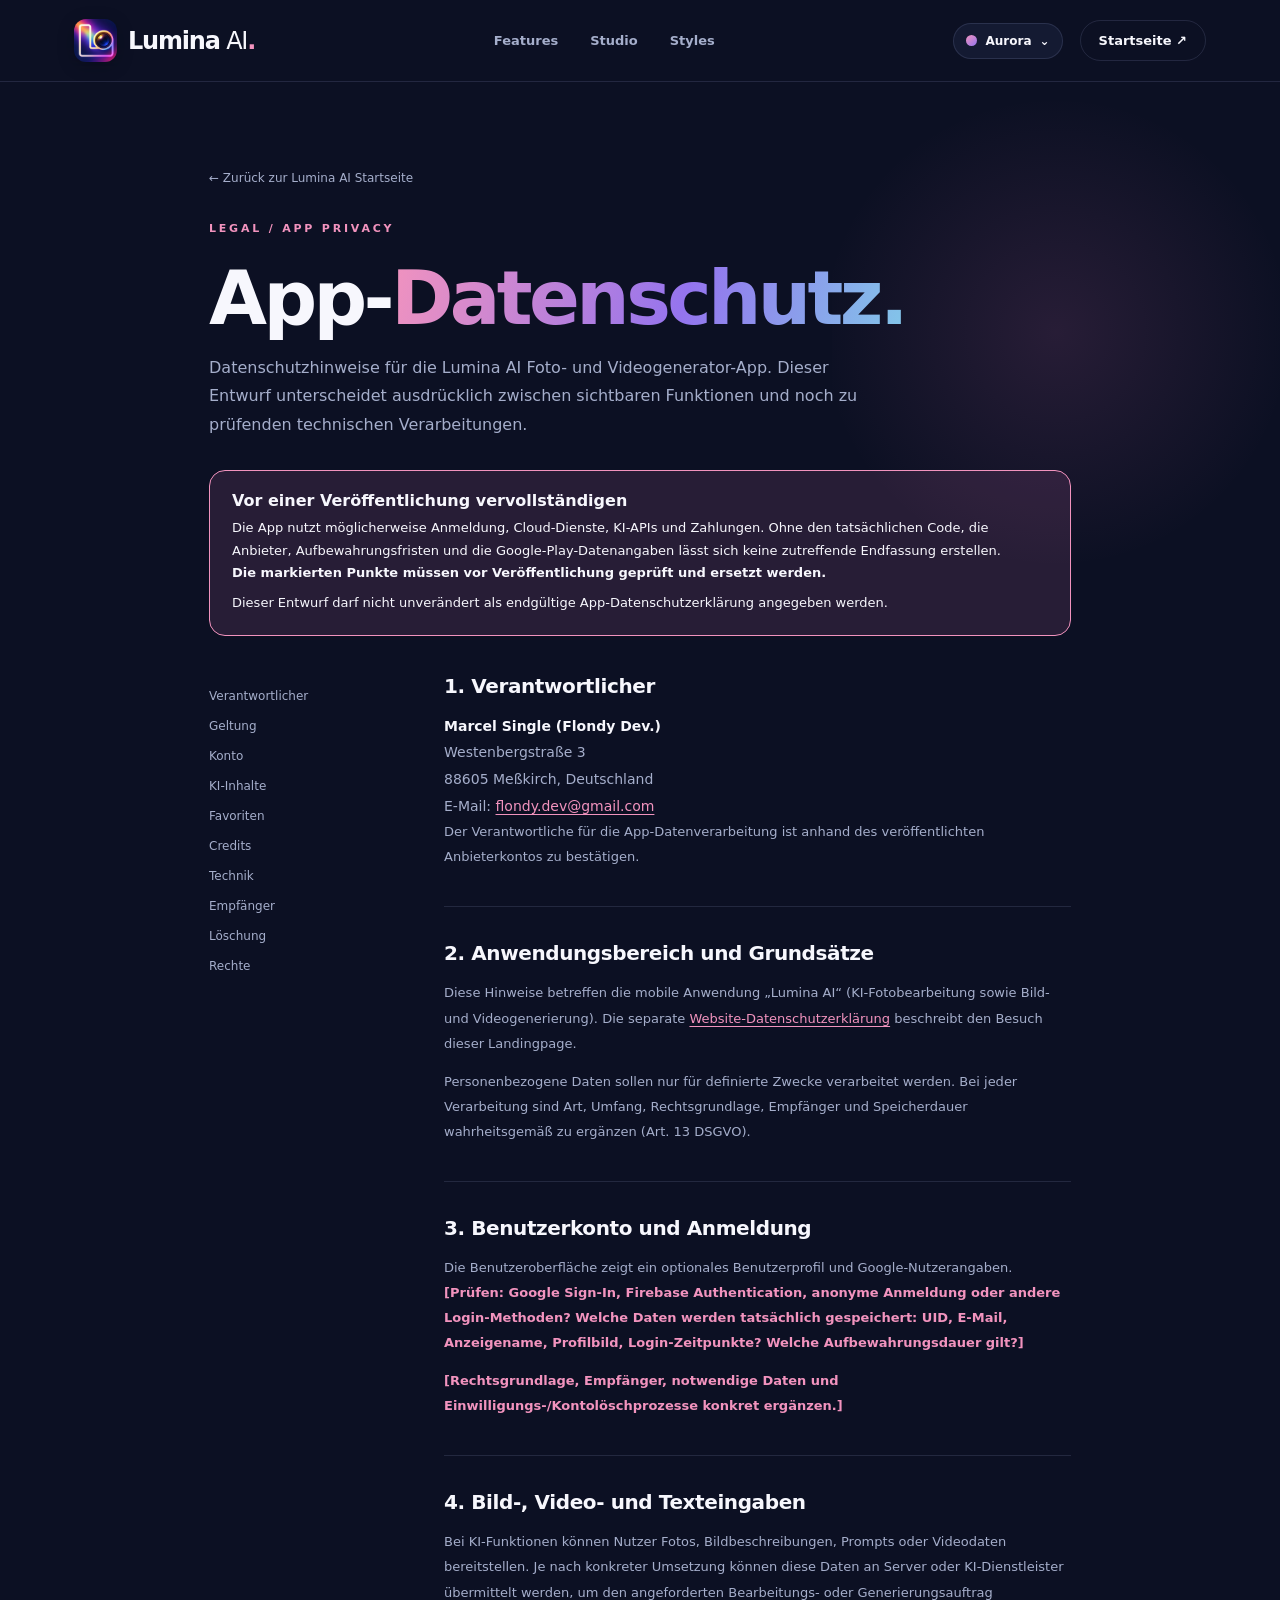
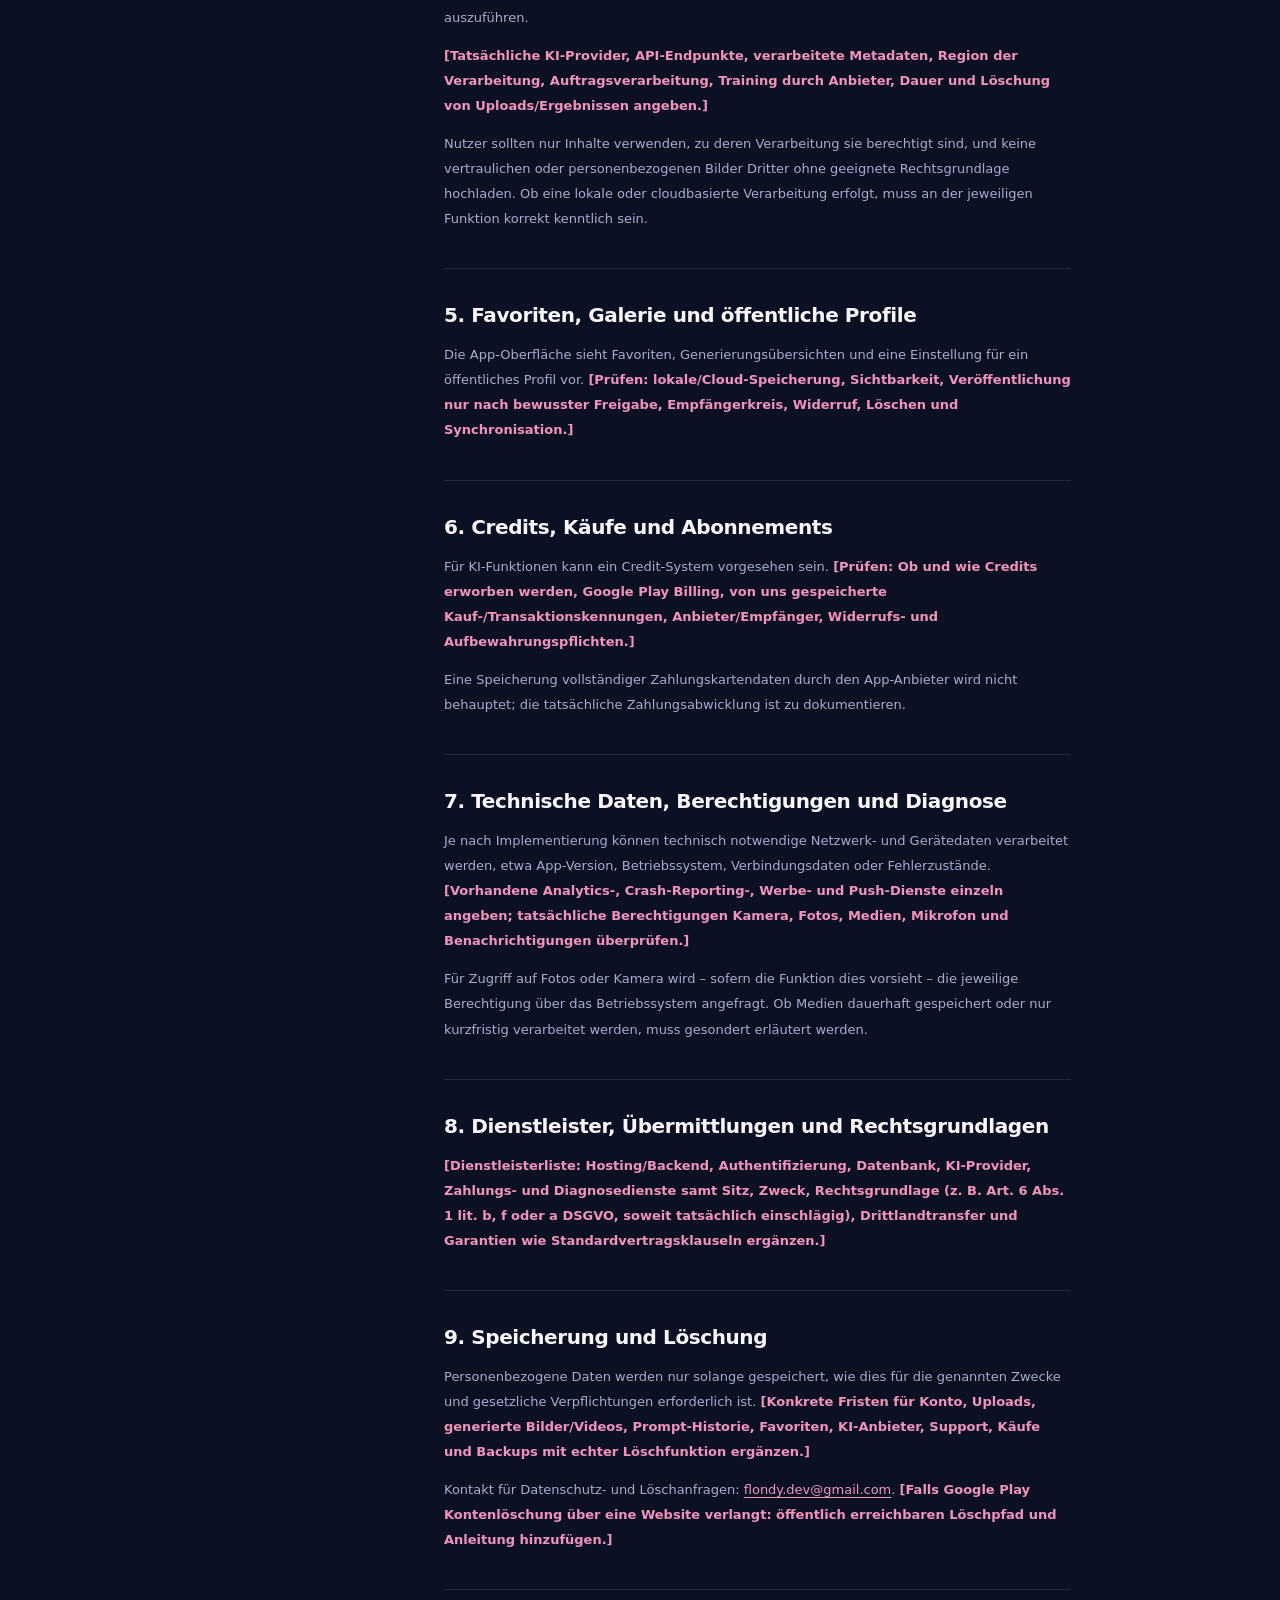
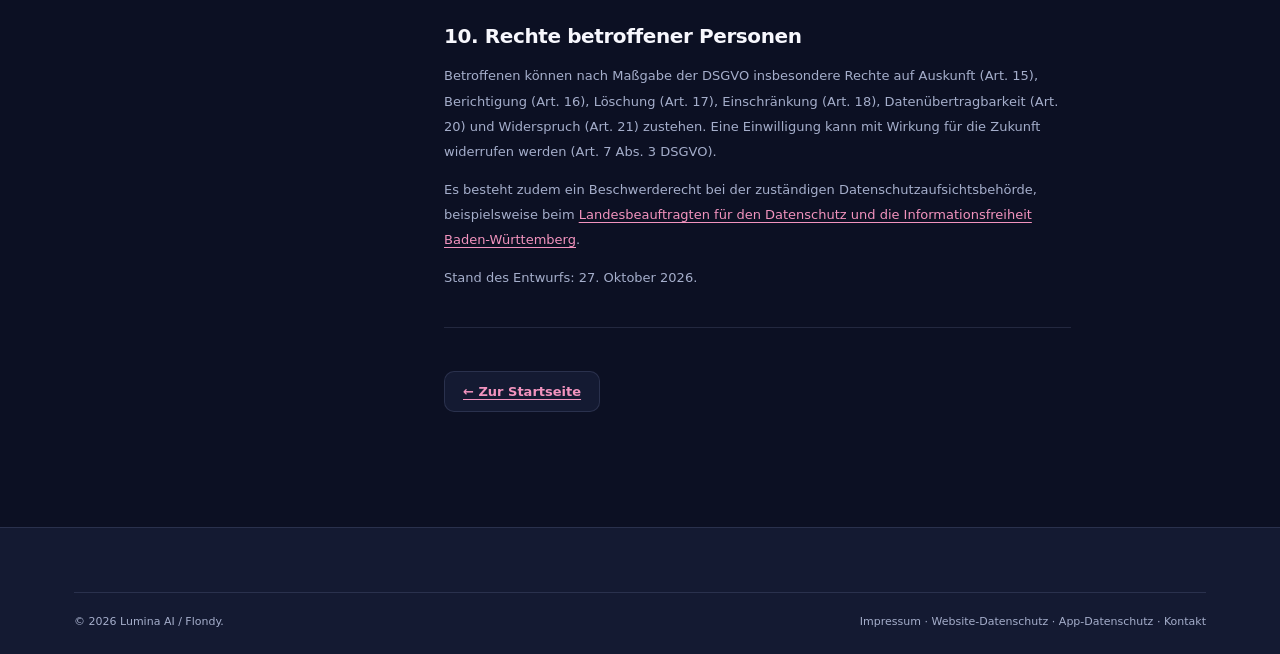
==== commit 871994d9: "Impressum vollständig, Anschrift in beiden Datenschutzerklärungen Co-Authored-By: Claude Opus 5.5 <n" ====
--- a/app-datenschutz.html
+++ b/app-datenschutz.html
@@ -4,7 +4,7 @@
 <main id="main" class="legal-main"><div class="container legal-container"><a class="legal-crumb" href="index.html">← Zurück zur Lumina AI Startseite</a><p class="kicker">LEGAL / APP PRIVACY</p><h1 class="legal-title">App-<span class="gradient-text">Datenschutz.</span></h1><p class="legal-subtitle">Datenschutzhinweise für die Lumina AI Foto- und Videogenerator-App. Dieser Entwurf unterscheidet ausdrücklich zwischen sichtbaren Funktionen und noch zu prüfenden technischen Verarbeitungen.</p>
 <div class="notice-box"><strong>Vor einer Veröffentlichung vervollständigen</strong><p>Die App nutzt möglicherweise Anmeldung, Cloud-Dienste, KI-APIs und Zahlungen. Ohne den tatsächlichen Code, die Anbieter, Aufbewahrungsfristen und die Google-Play-Datenangaben lässt sich keine zutreffende Endfassung erstellen. <strong>Die markierten Punkte müssen vor Veröffentlichung geprüft und ersetzt werden.</strong> Dieser Entwurf darf nicht unverändert als endgültige App-Datenschutzerklärung angegeben werden.</p></div>
 <div class="legal-layout"><nav class="legal-toc" aria-label="Inhaltsverzeichnis"><a href="#owner">Verantwortlicher</a><a href="#scope">Geltung</a><a href="#account">Konto</a><a href="#media">KI-Inhalte</a><a href="#saved">Favoriten</a><a href="#payments">Credits</a><a href="#devices">Technik</a><a href="#transfer">Empfänger</a><a href="#retention">Löschung</a><a href="#rights">Rechte</a></nav><div class="legal-content">
-<section id="owner"><h2>1. Verantwortlicher</h2><address><strong>Marcel Single / Flondy</strong><br><strong class="todo">[Straße und Hausnummer ergänzen]</strong><br>88605 Meßkirch, Deutschland<br>E-Mail: <a href="mailto:flondy.dev@gmail.com">flondy.dev@gmail.com</a></address><p>Der Verantwortliche für die App-Datenverarbeitung ist anhand des veröffentlichten Anbieterkontos zu bestätigen.</p></section>
+<section id="owner"><h2>1. Verantwortlicher</h2><address><strong>Marcel Single (Flondy Dev.)</strong><br>Westenbergstraße 3<br>88605 Meßkirch, Deutschland<br>E-Mail: <a href="mailto:flondy.dev@gmail.com">flondy.dev@gmail.com</a></address><p>Der Verantwortliche für die App-Datenverarbeitung ist anhand des veröffentlichten Anbieterkontos zu bestätigen.</p></section>
 <section id="scope"><h2>2. Anwendungsbereich und Grundsätze</h2><p>Diese Hinweise betreffen die mobile Anwendung „Lumina AI“ (KI-Fotobearbeitung sowie Bild- und Videogenerierung). Die separate <a href="datenschutz.html">Website-Datenschutzerklärung</a> beschreibt den Besuch dieser Landingpage.</p><p>Personenbezogene Daten sollen nur für definierte Zwecke verarbeitet werden. Bei jeder Verarbeitung sind Art, Umfang, Rechtsgrundlage, Empfänger und Speicherdauer wahrheitsgemäß zu ergänzen (Art. 13 DSGVO).</p></section>
 <section id="account"><h2>3. Benutzerkonto und Anmeldung</h2><p>Die Benutzeroberfläche zeigt ein optionales Benutzerprofil und Google-Nutzerangaben. <strong class="todo">[Prüfen: Google Sign-In, Firebase Authentication, anonyme Anmeldung oder andere Login-Methoden? Welche Daten werden tatsächlich gespeichert: UID, E-Mail, Anzeigename, Profilbild, Login-Zeitpunkte? Welche Aufbewahrungsdauer gilt?]</strong></p><p><strong class="todo">[Rechtsgrundlage, Empfänger, notwendige Daten und Einwilligungs-/Kontolöschprozesse konkret ergänzen.]</strong></p></section>
 <section id="media"><h2>4. Bild-, Video- und Texteingaben</h2><p>Bei KI-Funktionen können Nutzer Fotos, Bildbeschreibungen, Prompts oder Videodaten bereitstellen. Je nach konkreter Umsetzung können diese Daten an Server oder KI-Dienstleister übermittelt werden, um den angeforderten Bearbeitungs- oder Generierungsauftrag auszuführen.</p><p><strong class="todo">[Tatsächliche KI-Provider, API-Endpunkte, verarbeitete Metadaten, Region der Verarbeitung, Auftragsverarbeitung, Training durch Anbieter, Dauer und Löschung von Uploads/Ergebnissen angeben.]</strong></p><p>Nutzer sollten nur Inhalte verwenden, zu deren Verarbeitung sie berechtigt sind, und keine vertraulichen oder personenbezogenen Bilder Dritter ohne geeignete Rechtsgrundlage hochladen. Ob eine lokale oder cloudbasierte Verarbeitung erfolgt, muss an der jeweiligen Funktion korrekt kenntlich sein.</p></section>
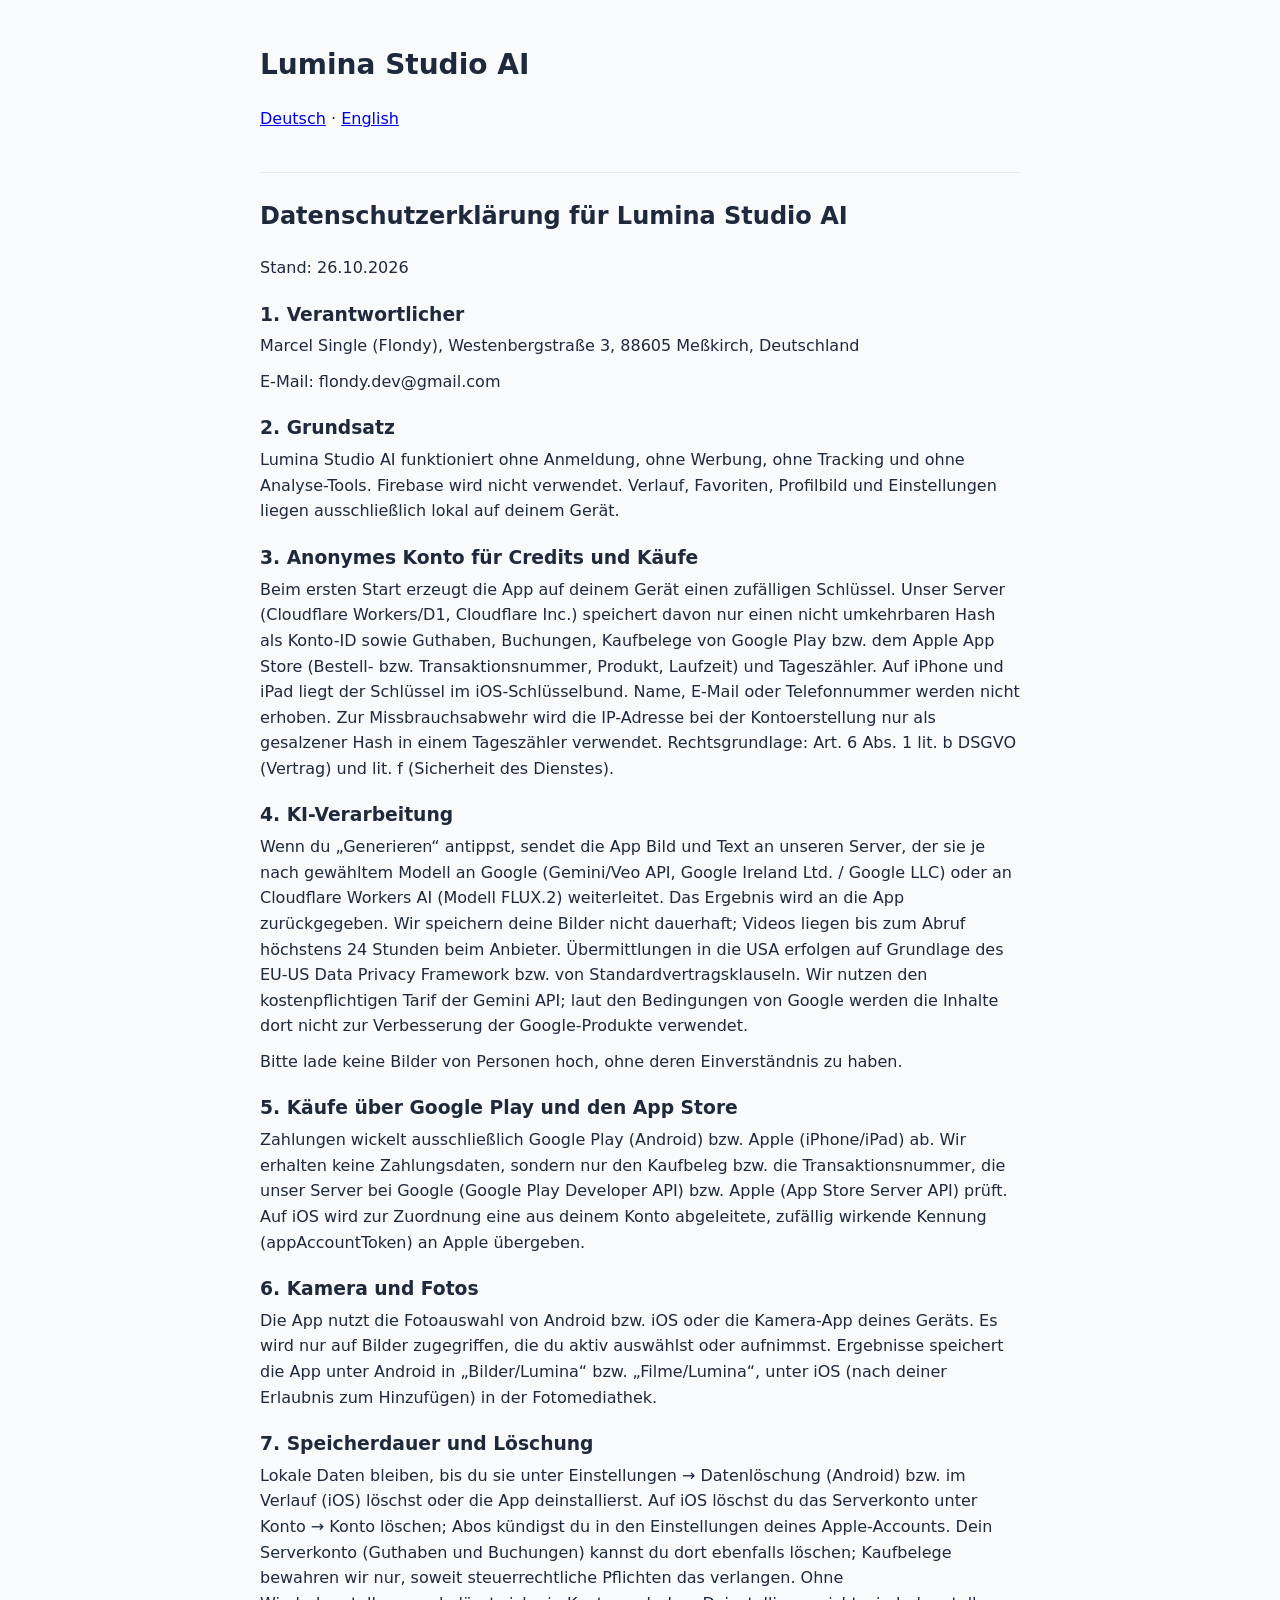
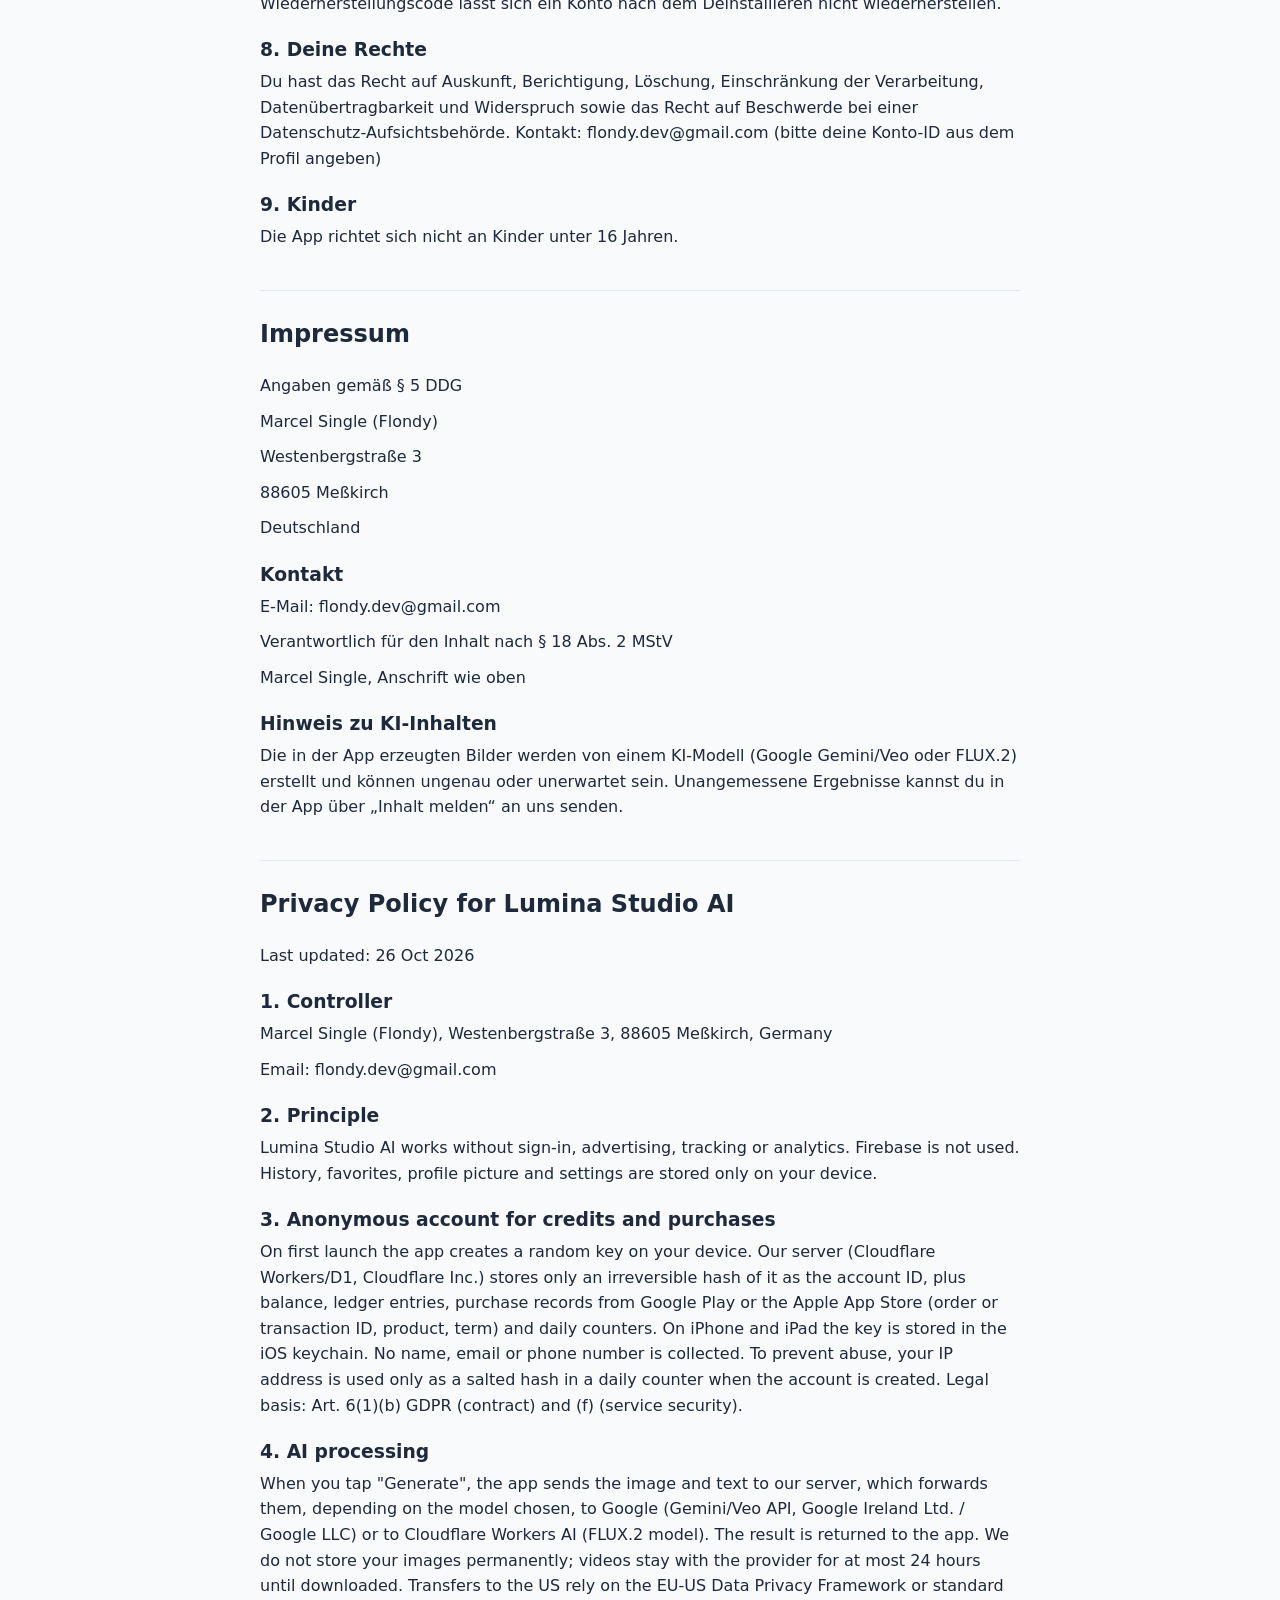
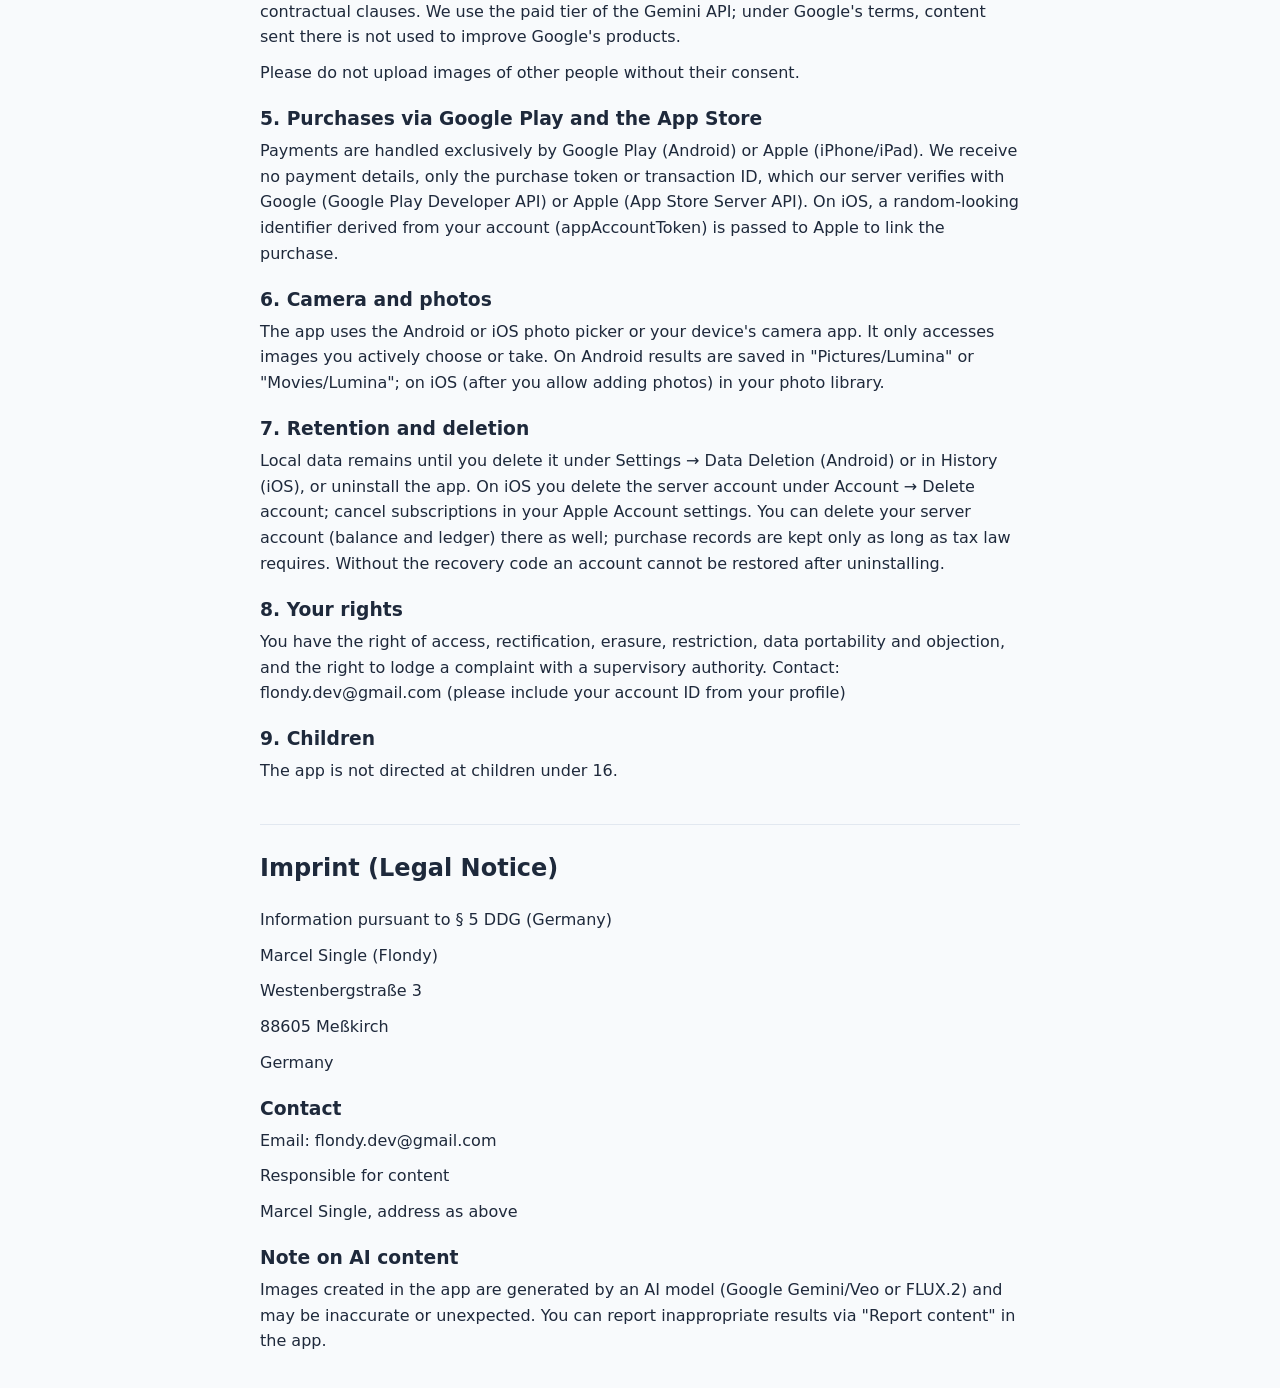
==== commit 9770acb7: "App-Datenschutz: endgültige Fassung für Lumina Studio AI (iOS/Android) Ersetzt den Entwurf mit Platz" ====
--- a/app-datenschutz.html
+++ b/app-datenschutz.html
@@ -1,18 +1,7 @@
-<!doctype html>
-<html lang="de" data-theme="aurora"><head><meta charset="utf-8"><meta name="viewport" content="width=device-width,initial-scale=1"><meta name="theme-color" content="#0b1024"><meta name="description" content="Datenschutzhinweise für die Lumina AI Foto- und Videogenerator-App (prüfbarer Entwurf)."><link rel="icon" type="image/png" href="assets/favicon.png"><link rel="stylesheet" href="styles.css"><script src="app.js" defer></script><title>App-Datenschutz – Lumina AI</title></head>
-<body><a class="skip-link" href="#main">Zum Inhalt springen</a><header class="site-header"><div class="nav-wrap container"><a class="brand" href="index.html"><img src="assets/icon-aurora.webp" data-brand-icon alt="" width="43" height="43"><span>Lumina<span class="brand-suffix"> AI</span><span class="brand-point">.</span></span></a><nav class="desktop-nav" aria-label="Navigation"><a href="index.html#features">Features</a><a href="index.html#studio">Studio</a><a href="index.html#styles">Styles</a></nav><div class="nav-actions"><div class="theme-picker" id="theme-picker"><button class="theme-trigger" id="theme-trigger" aria-haspopup="true" aria-controls="theme-menu" aria-expanded="false"><span class="theme-trigger-dot"></span><span class="theme-trigger-label">Aurora</span>⌄</button><div class="theme-menu" id="theme-menu" hidden><span class="small-label">CHOOSE YOUR VIBE</span><button class="theme-option" data-set-theme="aurora"><i style="--swatch:#ff6d9d"></i><span>Aurora</span></button><button class="theme-option" data-set-theme="neon"><i style="--swatch:#28e0fb"></i><span>Neon</span></button><button class="theme-option" data-set-theme="clean"><i style="--swatch:#5d76fb"></i><span>Clean</span></button><button class="theme-option" data-set-theme="gold"><i style="--swatch:#e5b960"></i><span>Gold</span></button><button class="theme-option" data-set-theme="mono"><i style="--swatch:#b6c3da"></i><span>Silver</span></button></div></div><a class="nav-contact" href="index.html">Startseite ↗</a></div></div></header>
-<main id="main" class="legal-main"><div class="container legal-container"><a class="legal-crumb" href="index.html">← Zurück zur Lumina AI Startseite</a><p class="kicker">LEGAL / APP PRIVACY</p><h1 class="legal-title">App-<span class="gradient-text">Datenschutz.</span></h1><p class="legal-subtitle">Datenschutzhinweise für die Lumina AI Foto- und Videogenerator-App. Dieser Entwurf unterscheidet ausdrücklich zwischen sichtbaren Funktionen und noch zu prüfenden technischen Verarbeitungen.</p>
-<div class="notice-box"><strong>Vor einer Veröffentlichung vervollständigen</strong><p>Die App nutzt möglicherweise Anmeldung, Cloud-Dienste, KI-APIs und Zahlungen. Ohne den tatsächlichen Code, die Anbieter, Aufbewahrungsfristen und die Google-Play-Datenangaben lässt sich keine zutreffende Endfassung erstellen. <strong>Die markierten Punkte müssen vor Veröffentlichung geprüft und ersetzt werden.</strong> Dieser Entwurf darf nicht unverändert als endgültige App-Datenschutzerklärung angegeben werden.</p></div>
-<div class="legal-layout"><nav class="legal-toc" aria-label="Inhaltsverzeichnis"><a href="#owner">Verantwortlicher</a><a href="#scope">Geltung</a><a href="#account">Konto</a><a href="#media">KI-Inhalte</a><a href="#saved">Favoriten</a><a href="#payments">Credits</a><a href="#devices">Technik</a><a href="#transfer">Empfänger</a><a href="#retention">Löschung</a><a href="#rights">Rechte</a></nav><div class="legal-content">
-<section id="owner"><h2>1. Verantwortlicher</h2><address><strong>Marcel Single (Flondy Dev.)</strong><br>Westenbergstraße 3<br>88605 Meßkirch, Deutschland<br>E-Mail: <a href="mailto:flondy.dev@gmail.com">flondy.dev@gmail.com</a></address><p>Der Verantwortliche für die App-Datenverarbeitung ist anhand des veröffentlichten Anbieterkontos zu bestätigen.</p></section>
-<section id="scope"><h2>2. Anwendungsbereich und Grundsätze</h2><p>Diese Hinweise betreffen die mobile Anwendung „Lumina AI“ (KI-Fotobearbeitung sowie Bild- und Videogenerierung). Die separate <a href="datenschutz.html">Website-Datenschutzerklärung</a> beschreibt den Besuch dieser Landingpage.</p><p>Personenbezogene Daten sollen nur für definierte Zwecke verarbeitet werden. Bei jeder Verarbeitung sind Art, Umfang, Rechtsgrundlage, Empfänger und Speicherdauer wahrheitsgemäß zu ergänzen (Art. 13 DSGVO).</p></section>
-<section id="account"><h2>3. Benutzerkonto und Anmeldung</h2><p>Die Benutzeroberfläche zeigt ein optionales Benutzerprofil und Google-Nutzerangaben. <strong class="todo">[Prüfen: Google Sign-In, Firebase Authentication, anonyme Anmeldung oder andere Login-Methoden? Welche Daten werden tatsächlich gespeichert: UID, E-Mail, Anzeigename, Profilbild, Login-Zeitpunkte? Welche Aufbewahrungsdauer gilt?]</strong></p><p><strong class="todo">[Rechtsgrundlage, Empfänger, notwendige Daten und Einwilligungs-/Kontolöschprozesse konkret ergänzen.]</strong></p></section>
-<section id="media"><h2>4. Bild-, Video- und Texteingaben</h2><p>Bei KI-Funktionen können Nutzer Fotos, Bildbeschreibungen, Prompts oder Videodaten bereitstellen. Je nach konkreter Umsetzung können diese Daten an Server oder KI-Dienstleister übermittelt werden, um den angeforderten Bearbeitungs- oder Generierungsauftrag auszuführen.</p><p><strong class="todo">[Tatsächliche KI-Provider, API-Endpunkte, verarbeitete Metadaten, Region der Verarbeitung, Auftragsverarbeitung, Training durch Anbieter, Dauer und Löschung von Uploads/Ergebnissen angeben.]</strong></p><p>Nutzer sollten nur Inhalte verwenden, zu deren Verarbeitung sie berechtigt sind, und keine vertraulichen oder personenbezogenen Bilder Dritter ohne geeignete Rechtsgrundlage hochladen. Ob eine lokale oder cloudbasierte Verarbeitung erfolgt, muss an der jeweiligen Funktion korrekt kenntlich sein.</p></section>
-<section id="saved"><h2>5. Favoriten, Galerie und öffentliche Profile</h2><p>Die App-Oberfläche sieht Favoriten, Generierungsübersichten und eine Einstellung für ein öffentliches Profil vor. <strong class="todo">[Prüfen: lokale/Cloud-Speicherung, Sichtbarkeit, Veröffentlichung nur nach bewusster Freigabe, Empfängerkreis, Widerruf, Löschen und Synchronisation.]</strong></p></section>
-<section id="payments"><h2>6. Credits, Käufe und Abonnements</h2><p>Für KI-Funktionen kann ein Credit-System vorgesehen sein. <strong class="todo">[Prüfen: Ob und wie Credits erworben werden, Google Play Billing, von uns gespeicherte Kauf-/Transaktionskennungen, Anbieter/Empfänger, Widerrufs- und Aufbewahrungspflichten.]</strong></p><p>Eine Speicherung vollständiger Zahlungskartendaten durch den App-Anbieter wird nicht behauptet; die tatsächliche Zahlungsabwicklung ist zu dokumentieren.</p></section>
-<section id="devices"><h2>7. Technische Daten, Berechtigungen und Diagnose</h2><p>Je nach Implementierung können technisch notwendige Netzwerk- und Gerätedaten verarbeitet werden, etwa App-Version, Betriebssystem, Verbindungsdaten oder Fehlerzustände. <strong class="todo">[Vorhandene Analytics-, Crash-Reporting-, Werbe- und Push-Dienste einzeln angeben; tatsächliche Berechtigungen Kamera, Fotos, Medien, Mikrofon und Benachrichtigungen überprüfen.]</strong></p><p>Für Zugriff auf Fotos oder Kamera wird – sofern die Funktion dies vorsieht – die jeweilige Berechtigung über das Betriebssystem angefragt. Ob Medien dauerhaft gespeichert oder nur kurzfristig verarbeitet werden, muss gesondert erläutert werden.</p></section>
-<section id="transfer"><h2>8. Dienstleister, Übermittlungen und Rechtsgrundlagen</h2><p><strong class="todo">[Dienstleisterliste: Hosting/Backend, Authentifizierung, Datenbank, KI-Provider, Zahlungs- und Diagnosedienste samt Sitz, Zweck, Rechtsgrundlage (z. B. Art. 6 Abs. 1 lit. b, f oder a DSGVO, soweit tatsächlich einschlägig), Drittlandtransfer und Garantien wie Standardvertragsklauseln ergänzen.]</strong></p></section>
-<section id="retention"><h2>9. Speicherung und Löschung</h2><p>Personenbezogene Daten werden nur solange gespeichert, wie dies für die genannten Zwecke und gesetzliche Verpflichtungen erforderlich ist. <strong class="todo">[Konkrete Fristen für Konto, Uploads, generierte Bilder/Videos, Prompt-Historie, Favoriten, KI-Anbieter, Support, Käufe und Backups mit echter Löschfunktion ergänzen.]</strong></p><p>Kontakt für Datenschutz- und Löschanfragen: <a href="mailto:flondy.dev@gmail.com?subject=Lumina%20AI%20-%20Datenloeschung">flondy.dev@gmail.com</a>. <strong class="todo">[Falls Google Play Kontenlöschung über eine Website verlangt: öffentlich erreichbaren Löschpfad und Anleitung hinzufügen.]</strong></p></section>
-<section id="rights"><h2>10. Rechte betroffener Personen</h2><p>Betroffenen können nach Maßgabe der DSGVO insbesondere Rechte auf Auskunft (Art. 15), Berichtigung (Art. 16), Löschung (Art. 17), Einschränkung (Art. 18), Datenübertragbarkeit (Art. 20) und Widerspruch (Art. 21) zustehen. Eine Einwilligung kann mit Wirkung für die Zukunft widerrufen werden (Art. 7 Abs. 3 DSGVO).</p><p>Es besteht zudem ein Beschwerderecht bei der zuständigen Datenschutzaufsichtsbehörde, beispielsweise beim <a href="https://www.baden-wuerttemberg.datenschutz.de/" target="_blank" rel="noopener noreferrer">Landesbeauftragten für den Datenschutz und die Informationsfreiheit Baden-Württemberg</a>.</p><p>Stand des Entwurfs: 27. Oktober 2026.</p></section>
-<a class="legal-back" href="index.html">← Zur Startseite</a></div></div></div></main>
-<footer class="site-footer"><div class="container"><div class="footer-bottom"><span>© <span id="current-year">2026</span> Lumina AI / Flondy.</span><span><a href="impressum.html">Impressum</a> · <a href="datenschutz.html">Website-Datenschutz</a> · <a href="app-datenschutz.html">App-Datenschutz</a> · <a href="mailto:flondy.dev@gmail.com">Kontakt</a></span></div></div></footer></body></html>
+<!doctype html><html lang="de"><head><meta charset="utf-8"><meta name="viewport" content="width=device-width,initial-scale=1">
+<title>Lumina Studio AI – Datenschutz / Privacy</title>
+<style>body{font-family:system-ui,-apple-system,Segoe UI,Roboto,sans-serif;max-width:760px;margin:0 auto;padding:24px 16px;line-height:1.6;color:#1e293b;background:#f8fafc}h1{font-size:28px}h2{margin-top:40px;border-top:1px solid #e2e8f0;padding-top:24px}h3{margin-bottom:4px}p{margin:4px 0 10px}@media (prefers-color-scheme:dark){body{background:#111827;color:#e5e7eb}h2{border-color:#374151}}</style></head><body>
+<h1>Lumina Studio AI</h1><p><a href="#de">Deutsch</a> · <a href="#en">English</a></p>
+<section id="de"><h2>Datenschutzerklärung für Lumina Studio AI</h2><p>Stand: 26.10.2026</p><h3>1. Verantwortlicher</h3><p>Marcel Single (Flondy), Westenbergstraße 3, 88605 Meßkirch, Deutschland</p><p>E-Mail: flondy.dev@gmail.com</p><h3>2. Grundsatz</h3><p>Lumina Studio AI funktioniert ohne Anmeldung, ohne Werbung, ohne Tracking und ohne Analyse-Tools. Firebase wird nicht verwendet. Verlauf, Favoriten, Profilbild und Einstellungen liegen ausschließlich lokal auf deinem Gerät.</p><h3>3. Anonymes Konto für Credits und Käufe</h3><p>Beim ersten Start erzeugt die App auf deinem Gerät einen zufälligen Schlüssel. Unser Server (Cloudflare Workers/D1, Cloudflare Inc.) speichert davon nur einen nicht umkehrbaren Hash als Konto-ID sowie Guthaben, Buchungen, Kaufbelege von Google Play bzw. dem Apple App Store (Bestell- bzw. Transaktionsnummer, Produkt, Laufzeit) und Tageszähler. Auf iPhone und iPad liegt der Schlüssel im iOS-Schlüsselbund. Name, E-Mail oder Telefonnummer werden nicht erhoben. Zur Missbrauchsabwehr wird die IP-Adresse bei der Kontoerstellung nur als gesalzener Hash in einem Tageszähler verwendet. Rechtsgrundlage: Art. 6 Abs. 1 lit. b DSGVO (Vertrag) und lit. f (Sicherheit des Dienstes).</p><h3>4. KI-Verarbeitung</h3><p>Wenn du „Generieren“ antippst, sendet die App Bild und Text an unseren Server, der sie je nach gewähltem Modell an Google (Gemini/Veo API, Google Ireland Ltd. / Google LLC) oder an Cloudflare Workers AI (Modell FLUX.2) weiterleitet. Das Ergebnis wird an die App zurückgegeben. Wir speichern deine Bilder nicht dauerhaft; Videos liegen bis zum Abruf höchstens 24 Stunden beim Anbieter. Übermittlungen in die USA erfolgen auf Grundlage des EU-US Data Privacy Framework bzw. von Standardvertragsklauseln. Wir nutzen den kostenpflichtigen Tarif der Gemini API; laut den Bedingungen von Google werden die Inhalte dort nicht zur Verbesserung der Google-Produkte verwendet.</p><p>Bitte lade keine Bilder von Personen hoch, ohne deren Einverständnis zu haben.</p><h3>5. Käufe über Google Play und den App Store</h3><p>Zahlungen wickelt ausschließlich Google Play (Android) bzw. Apple (iPhone/iPad) ab. Wir erhalten keine Zahlungsdaten, sondern nur den Kaufbeleg bzw. die Transaktionsnummer, die unser Server bei Google (Google Play Developer API) bzw. Apple (App Store Server API) prüft. Auf iOS wird zur Zuordnung eine aus deinem Konto abgeleitete, zufällig wirkende Kennung (appAccountToken) an Apple übergeben.</p><h3>6. Kamera und Fotos</h3><p>Die App nutzt die Fotoauswahl von Android bzw. iOS oder die Kamera-App deines Geräts. Es wird nur auf Bilder zugegriffen, die du aktiv auswählst oder aufnimmst. Ergebnisse speichert die App unter Android in „Bilder/Lumina“ bzw. „Filme/Lumina“, unter iOS (nach deiner Erlaubnis zum Hinzufügen) in der Fotomediathek.</p><h3>7. Speicherdauer und Löschung</h3><p>Lokale Daten bleiben, bis du sie unter Einstellungen → Datenlöschung (Android) bzw. im Verlauf (iOS) löschst oder die App deinstallierst. Auf iOS löschst du das Serverkonto unter Konto → Konto löschen; Abos kündigst du in den Einstellungen deines Apple-Accounts. Dein Serverkonto (Guthaben und Buchungen) kannst du dort ebenfalls löschen; Kaufbelege bewahren wir nur, soweit steuerrechtliche Pflichten das verlangen. Ohne Wiederherstellungscode lässt sich ein Konto nach dem Deinstallieren nicht wiederherstellen.</p><h3>8. Deine Rechte</h3><p>Du hast das Recht auf Auskunft, Berichtigung, Löschung, Einschränkung der Verarbeitung, Datenübertragbarkeit und Widerspruch sowie das Recht auf Beschwerde bei einer Datenschutz-Aufsichtsbehörde. Kontakt: flondy.dev@gmail.com (bitte deine Konto-ID aus dem Profil angeben)</p><h3>9. Kinder</h3><p>Die App richtet sich nicht an Kinder unter 16 Jahren.</p><h2>Impressum</h2><p>Angaben gemäß § 5 DDG</p><p>Marcel Single (Flondy)</p><p>Westenbergstraße 3</p><p>88605 Meßkirch</p><p>Deutschland</p><h3>Kontakt</h3><p>E-Mail: flondy.dev@gmail.com</p><p>Verantwortlich für den Inhalt nach § 18 Abs. 2 MStV</p><p>Marcel Single, Anschrift wie oben</p><h3>Hinweis zu KI-Inhalten</h3><p>Die in der App erzeugten Bilder werden von einem KI-Modell (Google Gemini/Veo oder FLUX.2) erstellt und können ungenau oder unerwartet sein. Unangemessene Ergebnisse kannst du in der App über „Inhalt melden“ an uns senden.</p></section>
+<section id="en"><h2>Privacy Policy for Lumina Studio AI</h2><p>Last updated: 26 Oct 2026</p><h3>1. Controller</h3><p>Marcel Single (Flondy), Westenbergstraße 3, 88605 Meßkirch, Germany</p><p>Email: flondy.dev@gmail.com</p><h3>2. Principle</h3><p>Lumina Studio AI works without sign-in, advertising, tracking or analytics. Firebase is not used. History, favorites, profile picture and settings are stored only on your device.</p><h3>3. Anonymous account for credits and purchases</h3><p>On first launch the app creates a random key on your device. Our server (Cloudflare Workers/D1, Cloudflare Inc.) stores only an irreversible hash of it as the account ID, plus balance, ledger entries, purchase records from Google Play or the Apple App Store (order or transaction ID, product, term) and daily counters. On iPhone and iPad the key is stored in the iOS keychain. No name, email or phone number is collected. To prevent abuse, your IP address is used only as a salted hash in a daily counter when the account is created. Legal basis: Art. 6(1)(b) GDPR (contract) and (f) (service security).</p><h3>4. AI processing</h3><p>When you tap &quot;Generate&quot;, the app sends the image and text to our server, which forwards them, depending on the model chosen, to Google (Gemini/Veo API, Google Ireland Ltd. / Google LLC) or to Cloudflare Workers AI (FLUX.2 model). The result is returned to the app. We do not store your images permanently; videos stay with the provider for at most 24 hours until downloaded. Transfers to the US rely on the EU-US Data Privacy Framework or standard contractual clauses. We use the paid tier of the Gemini API; under Google's terms, content sent there is not used to improve Google's products.</p><p>Please do not upload images of other people without their consent.</p><h3>5. Purchases via Google Play and the App Store</h3><p>Payments are handled exclusively by Google Play (Android) or Apple (iPhone/iPad). We receive no payment details, only the purchase token or transaction ID, which our server verifies with Google (Google Play Developer API) or Apple (App Store Server API). On iOS, a random-looking identifier derived from your account (appAccountToken) is passed to Apple to link the purchase.</p><h3>6. Camera and photos</h3><p>The app uses the Android or iOS photo picker or your device&#x27;s camera app. It only accesses images you actively choose or take. On Android results are saved in &quot;Pictures/Lumina&quot; or &quot;Movies/Lumina&quot;; on iOS (after you allow adding photos) in your photo library.</p><h3>7. Retention and deletion</h3><p>Local data remains until you delete it under Settings → Data Deletion (Android) or in History (iOS), or uninstall the app. On iOS you delete the server account under Account → Delete account; cancel subscriptions in your Apple Account settings. You can delete your server account (balance and ledger) there as well; purchase records are kept only as long as tax law requires. Without the recovery code an account cannot be restored after uninstalling.</p><h3>8. Your rights</h3><p>You have the right of access, rectification, erasure, restriction, data portability and objection, and the right to lodge a complaint with a supervisory authority. Contact: flondy.dev@gmail.com (please include your account ID from your profile)</p><h3>9. Children</h3><p>The app is not directed at children under 16.</p><h2>Imprint (Legal Notice)</h2><p>Information pursuant to § 5 DDG (Germany)</p><p>Marcel Single (Flondy)</p><p>Westenbergstraße 3</p><p>88605 Meßkirch</p><p>Germany</p><h3>Contact</h3><p>Email: flondy.dev@gmail.com</p><p>Responsible for content</p><p>Marcel Single, address as above</p><h3>Note on AI content</h3><p>Images created in the app are generated by an AI model (Google Gemini/Veo or FLUX.2) and may be inaccurate or unexpected. You can report inappropriate results via &quot;Report content&quot; in the app.</p></section>
+</body></html>
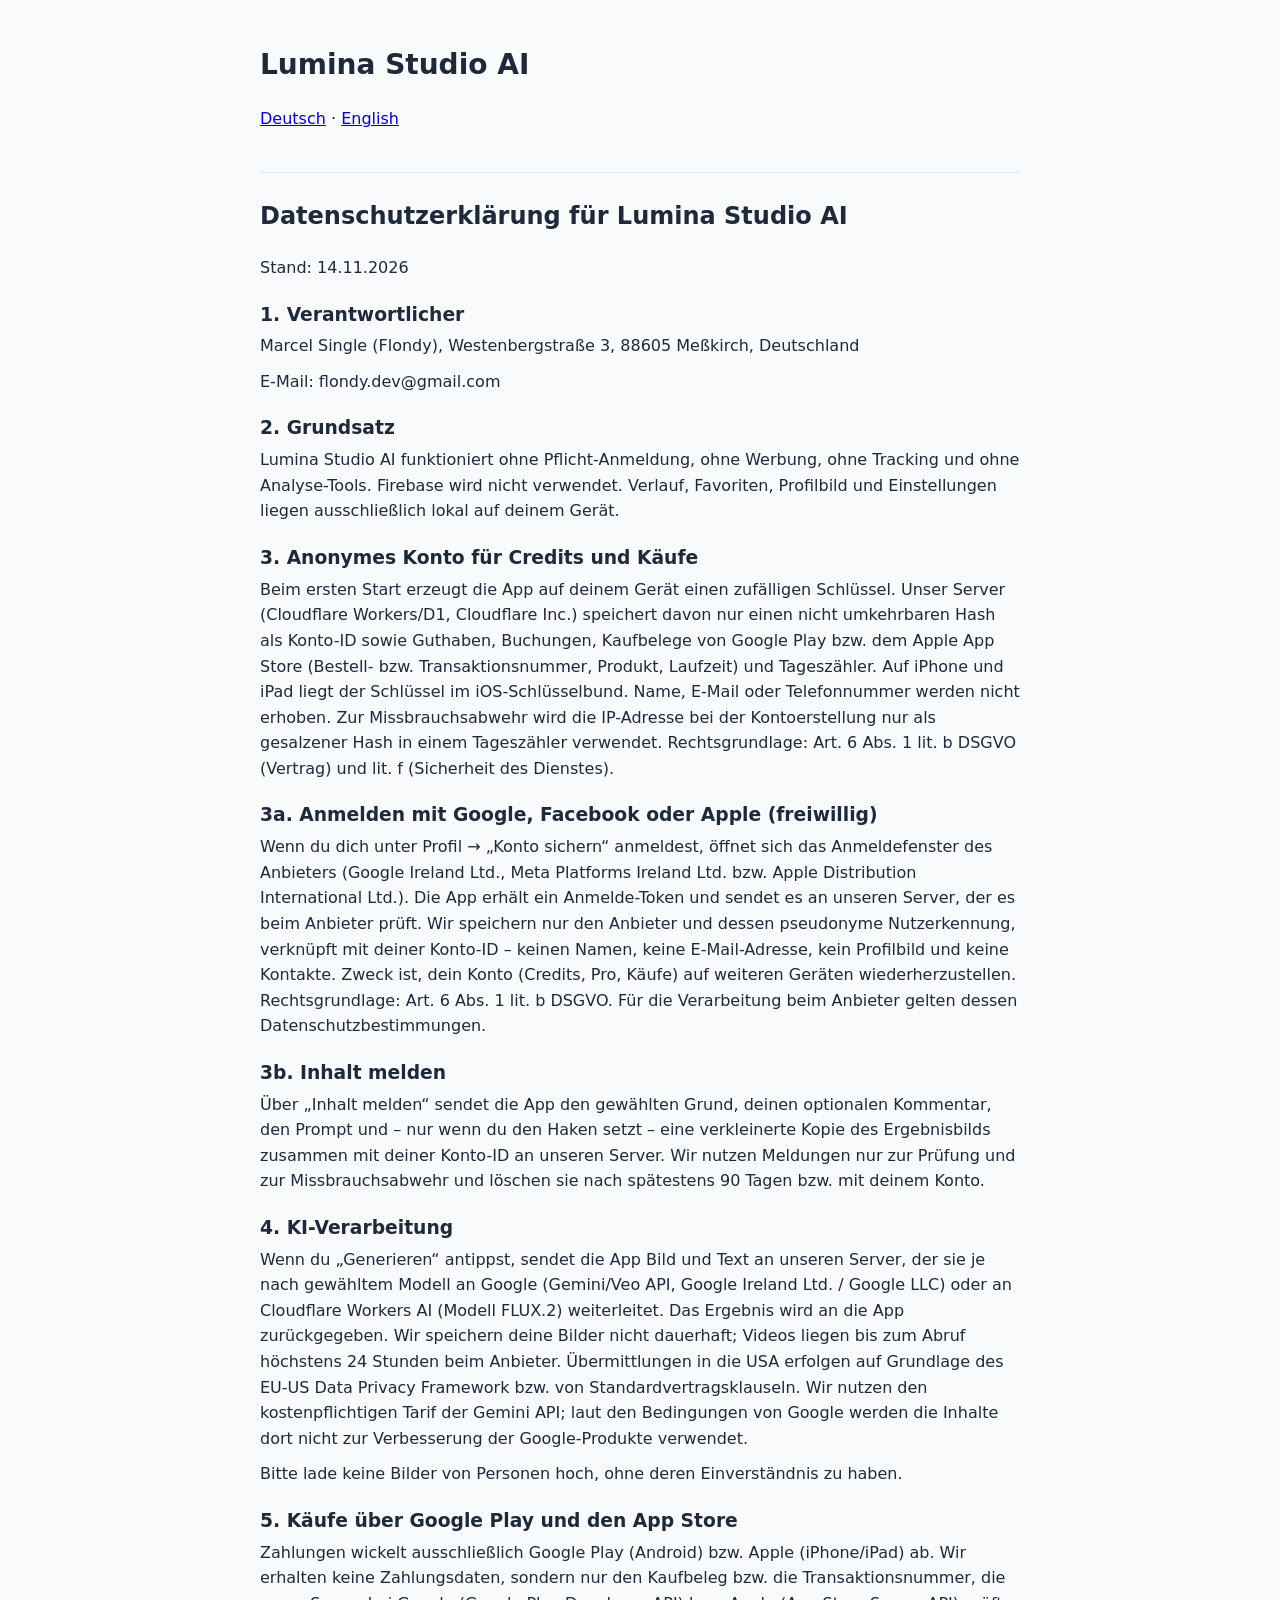
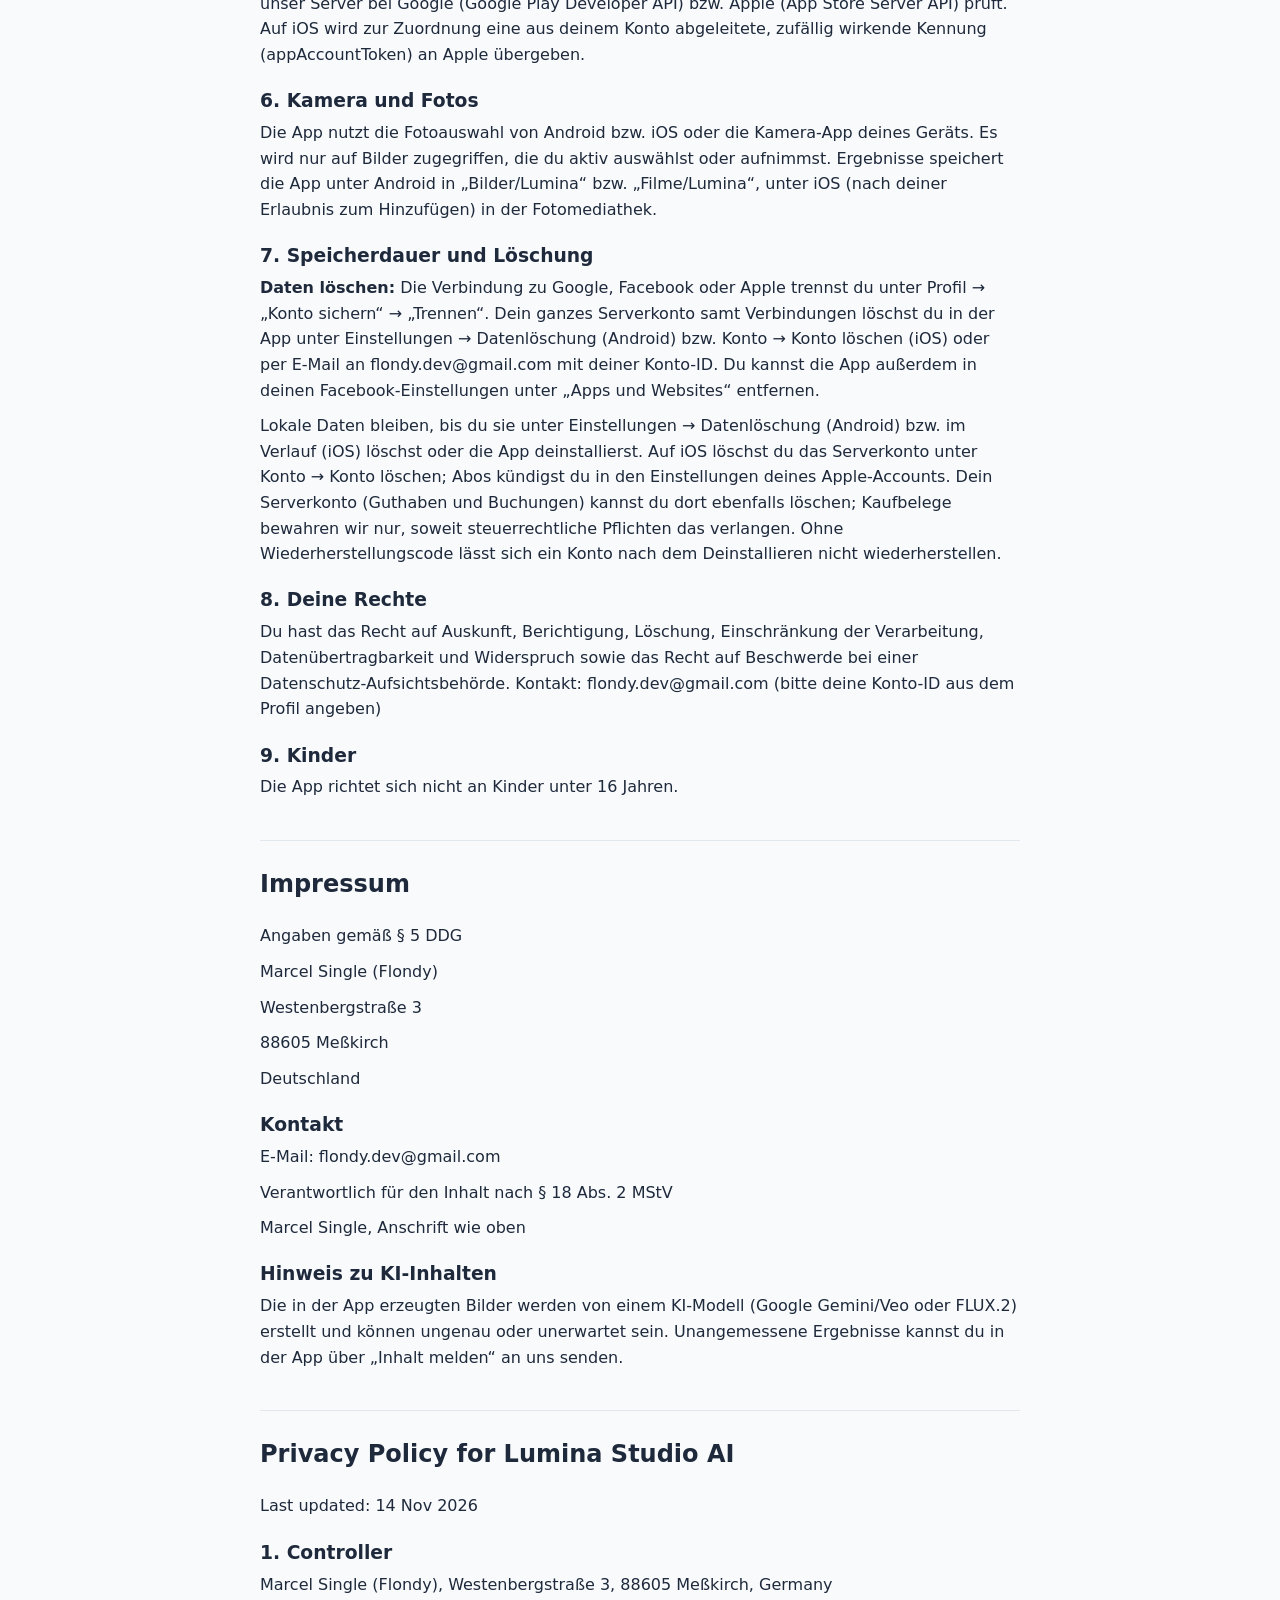
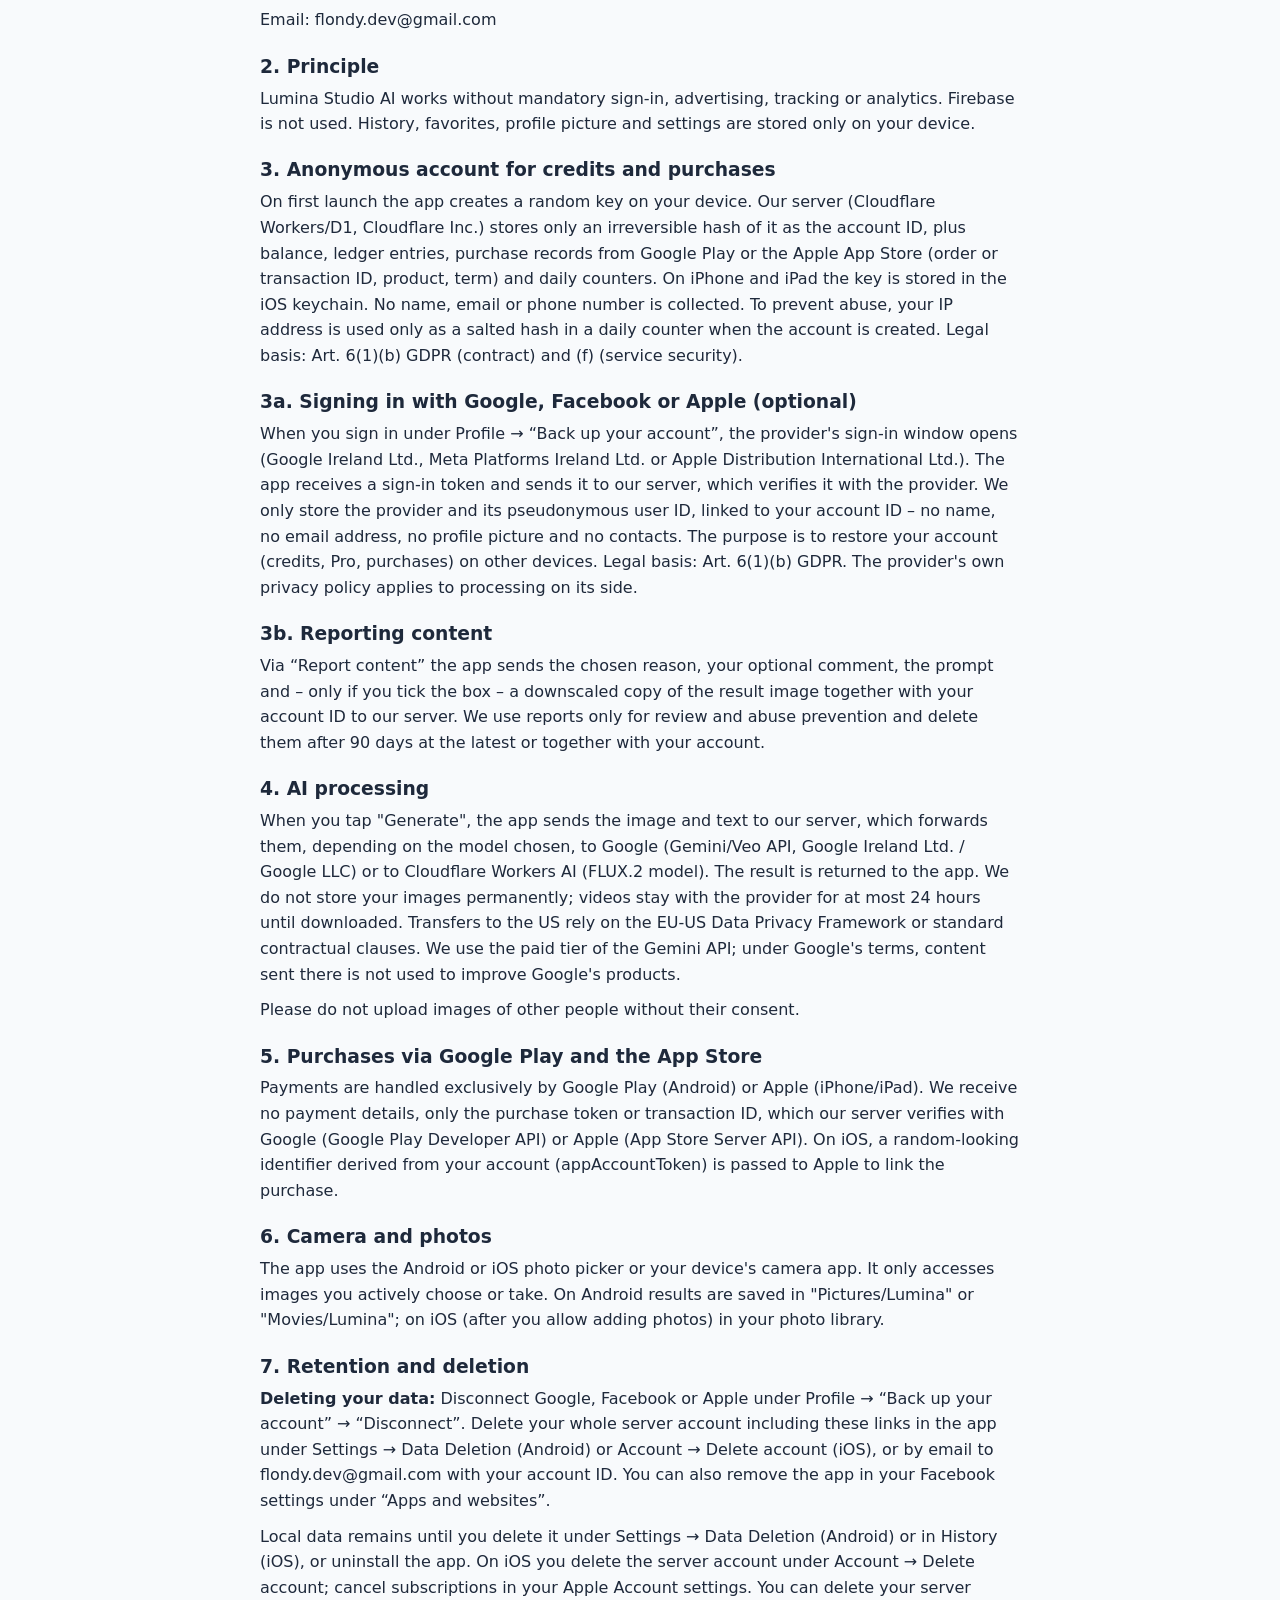
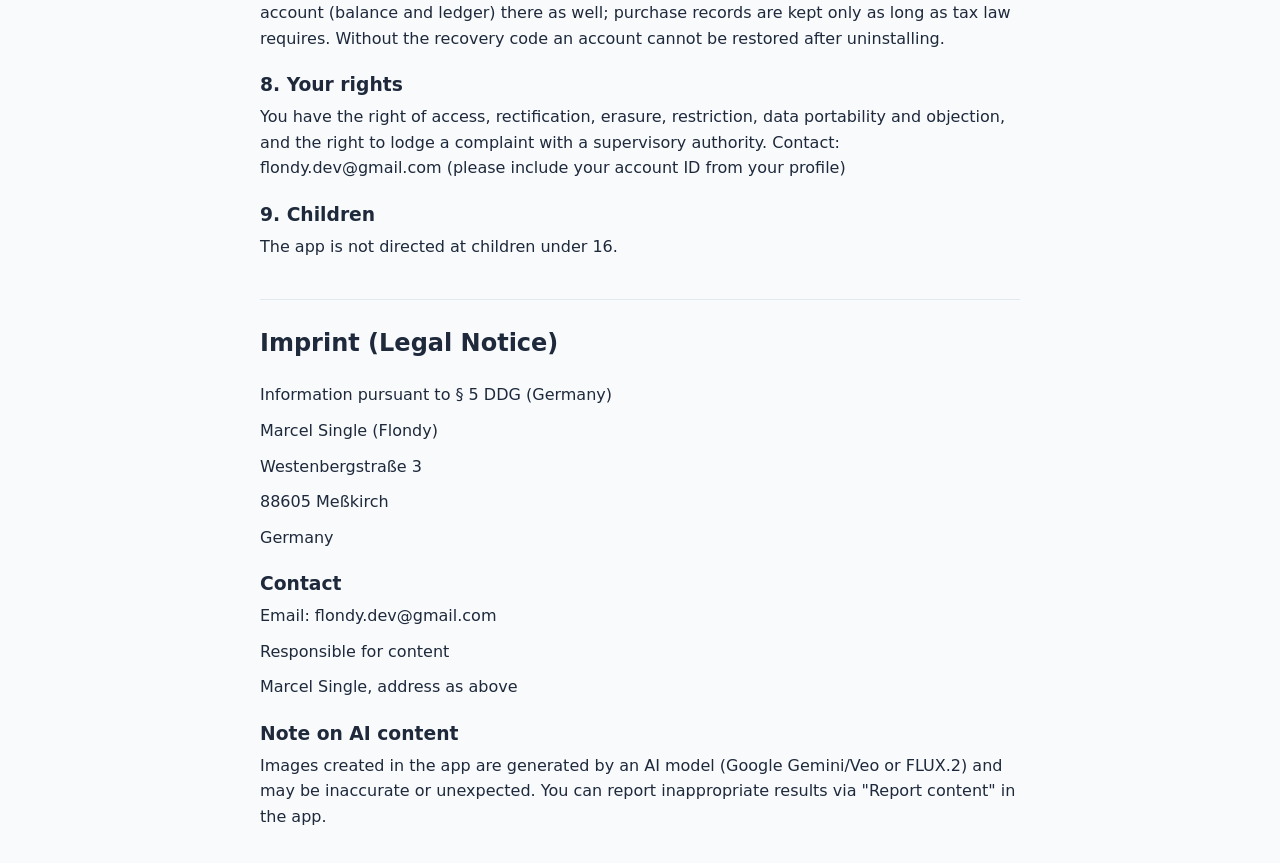
==== commit 4456247f: "Datenschutz App: freiwillige Anmeldung (Google/Facebook/Apple), Inhalt melden, Anleitung zur Datenlö" ====
--- a/app-datenschutz.html
+++ b/app-datenschutz.html
@@ -2,6 +2,6 @@
 <title>Lumina Studio AI – Datenschutz / Privacy</title>
 <style>body{font-family:system-ui,-apple-system,Segoe UI,Roboto,sans-serif;max-width:760px;margin:0 auto;padding:24px 16px;line-height:1.6;color:#1e293b;background:#f8fafc}h1{font-size:28px}h2{margin-top:40px;border-top:1px solid #e2e8f0;padding-top:24px}h3{margin-bottom:4px}p{margin:4px 0 10px}@media (prefers-color-scheme:dark){body{background:#111827;color:#e5e7eb}h2{border-color:#374151}}</style></head><body>
 <h1>Lumina Studio AI</h1><p><a href="#de">Deutsch</a> · <a href="#en">English</a></p>
-<section id="de"><h2>Datenschutzerklärung für Lumina Studio AI</h2><p>Stand: 26.10.2026</p><h3>1. Verantwortlicher</h3><p>Marcel Single (Flondy), Westenbergstraße 3, 88605 Meßkirch, Deutschland</p><p>E-Mail: flondy.dev@gmail.com</p><h3>2. Grundsatz</h3><p>Lumina Studio AI funktioniert ohne Anmeldung, ohne Werbung, ohne Tracking und ohne Analyse-Tools. Firebase wird nicht verwendet. Verlauf, Favoriten, Profilbild und Einstellungen liegen ausschließlich lokal auf deinem Gerät.</p><h3>3. Anonymes Konto für Credits und Käufe</h3><p>Beim ersten Start erzeugt die App auf deinem Gerät einen zufälligen Schlüssel. Unser Server (Cloudflare Workers/D1, Cloudflare Inc.) speichert davon nur einen nicht umkehrbaren Hash als Konto-ID sowie Guthaben, Buchungen, Kaufbelege von Google Play bzw. dem Apple App Store (Bestell- bzw. Transaktionsnummer, Produkt, Laufzeit) und Tageszähler. Auf iPhone und iPad liegt der Schlüssel im iOS-Schlüsselbund. Name, E-Mail oder Telefonnummer werden nicht erhoben. Zur Missbrauchsabwehr wird die IP-Adresse bei der Kontoerstellung nur als gesalzener Hash in einem Tageszähler verwendet. Rechtsgrundlage: Art. 6 Abs. 1 lit. b DSGVO (Vertrag) und lit. f (Sicherheit des Dienstes).</p><h3>4. KI-Verarbeitung</h3><p>Wenn du „Generieren“ antippst, sendet die App Bild und Text an unseren Server, der sie je nach gewähltem Modell an Google (Gemini/Veo API, Google Ireland Ltd. / Google LLC) oder an Cloudflare Workers AI (Modell FLUX.2) weiterleitet. Das Ergebnis wird an die App zurückgegeben. Wir speichern deine Bilder nicht dauerhaft; Videos liegen bis zum Abruf höchstens 24 Stunden beim Anbieter. Übermittlungen in die USA erfolgen auf Grundlage des EU-US Data Privacy Framework bzw. von Standardvertragsklauseln. Wir nutzen den kostenpflichtigen Tarif der Gemini API; laut den Bedingungen von Google werden die Inhalte dort nicht zur Verbesserung der Google-Produkte verwendet.</p><p>Bitte lade keine Bilder von Personen hoch, ohne deren Einverständnis zu haben.</p><h3>5. Käufe über Google Play und den App Store</h3><p>Zahlungen wickelt ausschließlich Google Play (Android) bzw. Apple (iPhone/iPad) ab. Wir erhalten keine Zahlungsdaten, sondern nur den Kaufbeleg bzw. die Transaktionsnummer, die unser Server bei Google (Google Play Developer API) bzw. Apple (App Store Server API) prüft. Auf iOS wird zur Zuordnung eine aus deinem Konto abgeleitete, zufällig wirkende Kennung (appAccountToken) an Apple übergeben.</p><h3>6. Kamera und Fotos</h3><p>Die App nutzt die Fotoauswahl von Android bzw. iOS oder die Kamera-App deines Geräts. Es wird nur auf Bilder zugegriffen, die du aktiv auswählst oder aufnimmst. Ergebnisse speichert die App unter Android in „Bilder/Lumina“ bzw. „Filme/Lumina“, unter iOS (nach deiner Erlaubnis zum Hinzufügen) in der Fotomediathek.</p><h3>7. Speicherdauer und Löschung</h3><p>Lokale Daten bleiben, bis du sie unter Einstellungen → Datenlöschung (Android) bzw. im Verlauf (iOS) löschst oder die App deinstallierst. Auf iOS löschst du das Serverkonto unter Konto → Konto löschen; Abos kündigst du in den Einstellungen deines Apple-Accounts. Dein Serverkonto (Guthaben und Buchungen) kannst du dort ebenfalls löschen; Kaufbelege bewahren wir nur, soweit steuerrechtliche Pflichten das verlangen. Ohne Wiederherstellungscode lässt sich ein Konto nach dem Deinstallieren nicht wiederherstellen.</p><h3>8. Deine Rechte</h3><p>Du hast das Recht auf Auskunft, Berichtigung, Löschung, Einschränkung der Verarbeitung, Datenübertragbarkeit und Widerspruch sowie das Recht auf Beschwerde bei einer Datenschutz-Aufsichtsbehörde. Kontakt: flondy.dev@gmail.com (bitte deine Konto-ID aus dem Profil angeben)</p><h3>9. Kinder</h3><p>Die App richtet sich nicht an Kinder unter 16 Jahren.</p><h2>Impressum</h2><p>Angaben gemäß § 5 DDG</p><p>Marcel Single (Flondy)</p><p>Westenbergstraße 3</p><p>88605 Meßkirch</p><p>Deutschland</p><h3>Kontakt</h3><p>E-Mail: flondy.dev@gmail.com</p><p>Verantwortlich für den Inhalt nach § 18 Abs. 2 MStV</p><p>Marcel Single, Anschrift wie oben</p><h3>Hinweis zu KI-Inhalten</h3><p>Die in der App erzeugten Bilder werden von einem KI-Modell (Google Gemini/Veo oder FLUX.2) erstellt und können ungenau oder unerwartet sein. Unangemessene Ergebnisse kannst du in der App über „Inhalt melden“ an uns senden.</p></section>
-<section id="en"><h2>Privacy Policy for Lumina Studio AI</h2><p>Last updated: 26 Oct 2026</p><h3>1. Controller</h3><p>Marcel Single (Flondy), Westenbergstraße 3, 88605 Meßkirch, Germany</p><p>Email: flondy.dev@gmail.com</p><h3>2. Principle</h3><p>Lumina Studio AI works without sign-in, advertising, tracking or analytics. Firebase is not used. History, favorites, profile picture and settings are stored only on your device.</p><h3>3. Anonymous account for credits and purchases</h3><p>On first launch the app creates a random key on your device. Our server (Cloudflare Workers/D1, Cloudflare Inc.) stores only an irreversible hash of it as the account ID, plus balance, ledger entries, purchase records from Google Play or the Apple App Store (order or transaction ID, product, term) and daily counters. On iPhone and iPad the key is stored in the iOS keychain. No name, email or phone number is collected. To prevent abuse, your IP address is used only as a salted hash in a daily counter when the account is created. Legal basis: Art. 6(1)(b) GDPR (contract) and (f) (service security).</p><h3>4. AI processing</h3><p>When you tap &quot;Generate&quot;, the app sends the image and text to our server, which forwards them, depending on the model chosen, to Google (Gemini/Veo API, Google Ireland Ltd. / Google LLC) or to Cloudflare Workers AI (FLUX.2 model). The result is returned to the app. We do not store your images permanently; videos stay with the provider for at most 24 hours until downloaded. Transfers to the US rely on the EU-US Data Privacy Framework or standard contractual clauses. We use the paid tier of the Gemini API; under Google's terms, content sent there is not used to improve Google's products.</p><p>Please do not upload images of other people without their consent.</p><h3>5. Purchases via Google Play and the App Store</h3><p>Payments are handled exclusively by Google Play (Android) or Apple (iPhone/iPad). We receive no payment details, only the purchase token or transaction ID, which our server verifies with Google (Google Play Developer API) or Apple (App Store Server API). On iOS, a random-looking identifier derived from your account (appAccountToken) is passed to Apple to link the purchase.</p><h3>6. Camera and photos</h3><p>The app uses the Android or iOS photo picker or your device&#x27;s camera app. It only accesses images you actively choose or take. On Android results are saved in &quot;Pictures/Lumina&quot; or &quot;Movies/Lumina&quot;; on iOS (after you allow adding photos) in your photo library.</p><h3>7. Retention and deletion</h3><p>Local data remains until you delete it under Settings → Data Deletion (Android) or in History (iOS), or uninstall the app. On iOS you delete the server account under Account → Delete account; cancel subscriptions in your Apple Account settings. You can delete your server account (balance and ledger) there as well; purchase records are kept only as long as tax law requires. Without the recovery code an account cannot be restored after uninstalling.</p><h3>8. Your rights</h3><p>You have the right of access, rectification, erasure, restriction, data portability and objection, and the right to lodge a complaint with a supervisory authority. Contact: flondy.dev@gmail.com (please include your account ID from your profile)</p><h3>9. Children</h3><p>The app is not directed at children under 16.</p><h2>Imprint (Legal Notice)</h2><p>Information pursuant to § 5 DDG (Germany)</p><p>Marcel Single (Flondy)</p><p>Westenbergstraße 3</p><p>88605 Meßkirch</p><p>Germany</p><h3>Contact</h3><p>Email: flondy.dev@gmail.com</p><p>Responsible for content</p><p>Marcel Single, address as above</p><h3>Note on AI content</h3><p>Images created in the app are generated by an AI model (Google Gemini/Veo or FLUX.2) and may be inaccurate or unexpected. You can report inappropriate results via &quot;Report content&quot; in the app.</p></section>
+<section id="de"><h2>Datenschutzerklärung für Lumina Studio AI</h2><p>Stand: 14.11.2026</p><h3>1. Verantwortlicher</h3><p>Marcel Single (Flondy), Westenbergstraße 3, 88605 Meßkirch, Deutschland</p><p>E-Mail: flondy.dev@gmail.com</p><h3>2. Grundsatz</h3><p>Lumina Studio AI funktioniert ohne Pflicht-Anmeldung, ohne Werbung, ohne Tracking und ohne Analyse-Tools. Firebase wird nicht verwendet. Verlauf, Favoriten, Profilbild und Einstellungen liegen ausschließlich lokal auf deinem Gerät.</p><h3>3. Anonymes Konto für Credits und Käufe</h3><p>Beim ersten Start erzeugt die App auf deinem Gerät einen zufälligen Schlüssel. Unser Server (Cloudflare Workers/D1, Cloudflare Inc.) speichert davon nur einen nicht umkehrbaren Hash als Konto-ID sowie Guthaben, Buchungen, Kaufbelege von Google Play bzw. dem Apple App Store (Bestell- bzw. Transaktionsnummer, Produkt, Laufzeit) und Tageszähler. Auf iPhone und iPad liegt der Schlüssel im iOS-Schlüsselbund. Name, E-Mail oder Telefonnummer werden nicht erhoben. Zur Missbrauchsabwehr wird die IP-Adresse bei der Kontoerstellung nur als gesalzener Hash in einem Tageszähler verwendet. Rechtsgrundlage: Art. 6 Abs. 1 lit. b DSGVO (Vertrag) und lit. f (Sicherheit des Dienstes).</p><h3 id="anmelden">3a. Anmelden mit Google, Facebook oder Apple (freiwillig)</h3><p>Wenn du dich unter Profil → „Konto sichern“ anmeldest, öffnet sich das Anmeldefenster des Anbieters (Google Ireland Ltd., Meta Platforms Ireland Ltd. bzw. Apple Distribution International Ltd.). Die App erhält ein Anmelde-Token und sendet es an unseren Server, der es beim Anbieter prüft. Wir speichern nur den Anbieter und dessen pseudonyme Nutzerkennung, verknüpft mit deiner Konto-ID – keinen Namen, keine E-Mail-Adresse, kein Profilbild und keine Kontakte. Zweck ist, dein Konto (Credits, Pro, Käufe) auf weiteren Geräten wiederherzustellen. Rechtsgrundlage: Art. 6 Abs. 1 lit. b DSGVO. Für die Verarbeitung beim Anbieter gelten dessen Datenschutzbestimmungen.</p><h3>3b. Inhalt melden</h3><p>Über „Inhalt melden“ sendet die App den gewählten Grund, deinen optionalen Kommentar, den Prompt und – nur wenn du den Haken setzt – eine verkleinerte Kopie des Ergebnisbilds zusammen mit deiner Konto-ID an unseren Server. Wir nutzen Meldungen nur zur Prüfung und zur Missbrauchsabwehr und löschen sie nach spätestens 90 Tagen bzw. mit deinem Konto.</p><h3>4. KI-Verarbeitung</h3><p>Wenn du „Generieren“ antippst, sendet die App Bild und Text an unseren Server, der sie je nach gewähltem Modell an Google (Gemini/Veo API, Google Ireland Ltd. / Google LLC) oder an Cloudflare Workers AI (Modell FLUX.2) weiterleitet. Das Ergebnis wird an die App zurückgegeben. Wir speichern deine Bilder nicht dauerhaft; Videos liegen bis zum Abruf höchstens 24 Stunden beim Anbieter. Übermittlungen in die USA erfolgen auf Grundlage des EU-US Data Privacy Framework bzw. von Standardvertragsklauseln. Wir nutzen den kostenpflichtigen Tarif der Gemini API; laut den Bedingungen von Google werden die Inhalte dort nicht zur Verbesserung der Google-Produkte verwendet.</p><p>Bitte lade keine Bilder von Personen hoch, ohne deren Einverständnis zu haben.</p><h3>5. Käufe über Google Play und den App Store</h3><p>Zahlungen wickelt ausschließlich Google Play (Android) bzw. Apple (iPhone/iPad) ab. Wir erhalten keine Zahlungsdaten, sondern nur den Kaufbeleg bzw. die Transaktionsnummer, die unser Server bei Google (Google Play Developer API) bzw. Apple (App Store Server API) prüft. Auf iOS wird zur Zuordnung eine aus deinem Konto abgeleitete, zufällig wirkende Kennung (appAccountToken) an Apple übergeben.</p><h3>6. Kamera und Fotos</h3><p>Die App nutzt die Fotoauswahl von Android bzw. iOS oder die Kamera-App deines Geräts. Es wird nur auf Bilder zugegriffen, die du aktiv auswählst oder aufnimmst. Ergebnisse speichert die App unter Android in „Bilder/Lumina“ bzw. „Filme/Lumina“, unter iOS (nach deiner Erlaubnis zum Hinzufügen) in der Fotomediathek.</p><h3 id="loeschen">7. Speicherdauer und Löschung</h3><p><strong>Daten löschen:</strong> Die Verbindung zu Google, Facebook oder Apple trennst du unter Profil → „Konto sichern“ → „Trennen“. Dein ganzes Serverkonto samt Verbindungen löschst du in der App unter Einstellungen → Datenlöschung (Android) bzw. Konto → Konto löschen (iOS) oder per E-Mail an flondy.dev@gmail.com mit deiner Konto-ID. Du kannst die App außerdem in deinen Facebook-Einstellungen unter „Apps und Websites“ entfernen. </p><p>Lokale Daten bleiben, bis du sie unter Einstellungen → Datenlöschung (Android) bzw. im Verlauf (iOS) löschst oder die App deinstallierst. Auf iOS löschst du das Serverkonto unter Konto → Konto löschen; Abos kündigst du in den Einstellungen deines Apple-Accounts. Dein Serverkonto (Guthaben und Buchungen) kannst du dort ebenfalls löschen; Kaufbelege bewahren wir nur, soweit steuerrechtliche Pflichten das verlangen. Ohne Wiederherstellungscode lässt sich ein Konto nach dem Deinstallieren nicht wiederherstellen.</p><h3>8. Deine Rechte</h3><p>Du hast das Recht auf Auskunft, Berichtigung, Löschung, Einschränkung der Verarbeitung, Datenübertragbarkeit und Widerspruch sowie das Recht auf Beschwerde bei einer Datenschutz-Aufsichtsbehörde. Kontakt: flondy.dev@gmail.com (bitte deine Konto-ID aus dem Profil angeben)</p><h3>9. Kinder</h3><p>Die App richtet sich nicht an Kinder unter 16 Jahren.</p><h2>Impressum</h2><p>Angaben gemäß § 5 DDG</p><p>Marcel Single (Flondy)</p><p>Westenbergstraße 3</p><p>88605 Meßkirch</p><p>Deutschland</p><h3>Kontakt</h3><p>E-Mail: flondy.dev@gmail.com</p><p>Verantwortlich für den Inhalt nach § 18 Abs. 2 MStV</p><p>Marcel Single, Anschrift wie oben</p><h3>Hinweis zu KI-Inhalten</h3><p>Die in der App erzeugten Bilder werden von einem KI-Modell (Google Gemini/Veo oder FLUX.2) erstellt und können ungenau oder unerwartet sein. Unangemessene Ergebnisse kannst du in der App über „Inhalt melden“ an uns senden.</p></section>
+<section id="en"><h2>Privacy Policy for Lumina Studio AI</h2><p>Last updated: 14 Nov 2026</p><h3>1. Controller</h3><p>Marcel Single (Flondy), Westenbergstraße 3, 88605 Meßkirch, Germany</p><p>Email: flondy.dev@gmail.com</p><h3>2. Principle</h3><p>Lumina Studio AI works without mandatory sign-in, advertising, tracking or analytics. Firebase is not used. History, favorites, profile picture and settings are stored only on your device.</p><h3>3. Anonymous account for credits and purchases</h3><p>On first launch the app creates a random key on your device. Our server (Cloudflare Workers/D1, Cloudflare Inc.) stores only an irreversible hash of it as the account ID, plus balance, ledger entries, purchase records from Google Play or the Apple App Store (order or transaction ID, product, term) and daily counters. On iPhone and iPad the key is stored in the iOS keychain. No name, email or phone number is collected. To prevent abuse, your IP address is used only as a salted hash in a daily counter when the account is created. Legal basis: Art. 6(1)(b) GDPR (contract) and (f) (service security).</p><h3 id="signin">3a. Signing in with Google, Facebook or Apple (optional)</h3><p>When you sign in under Profile → “Back up your account”, the provider's sign-in window opens (Google Ireland Ltd., Meta Platforms Ireland Ltd. or Apple Distribution International Ltd.). The app receives a sign-in token and sends it to our server, which verifies it with the provider. We only store the provider and its pseudonymous user ID, linked to your account ID – no name, no email address, no profile picture and no contacts. The purpose is to restore your account (credits, Pro, purchases) on other devices. Legal basis: Art. 6(1)(b) GDPR. The provider's own privacy policy applies to processing on its side.</p><h3>3b. Reporting content</h3><p>Via “Report content” the app sends the chosen reason, your optional comment, the prompt and – only if you tick the box – a downscaled copy of the result image together with your account ID to our server. We use reports only for review and abuse prevention and delete them after 90 days at the latest or together with your account.</p><h3>4. AI processing</h3><p>When you tap &quot;Generate&quot;, the app sends the image and text to our server, which forwards them, depending on the model chosen, to Google (Gemini/Veo API, Google Ireland Ltd. / Google LLC) or to Cloudflare Workers AI (FLUX.2 model). The result is returned to the app. We do not store your images permanently; videos stay with the provider for at most 24 hours until downloaded. Transfers to the US rely on the EU-US Data Privacy Framework or standard contractual clauses. We use the paid tier of the Gemini API; under Google's terms, content sent there is not used to improve Google's products.</p><p>Please do not upload images of other people without their consent.</p><h3>5. Purchases via Google Play and the App Store</h3><p>Payments are handled exclusively by Google Play (Android) or Apple (iPhone/iPad). We receive no payment details, only the purchase token or transaction ID, which our server verifies with Google (Google Play Developer API) or Apple (App Store Server API). On iOS, a random-looking identifier derived from your account (appAccountToken) is passed to Apple to link the purchase.</p><h3>6. Camera and photos</h3><p>The app uses the Android or iOS photo picker or your device&#x27;s camera app. It only accesses images you actively choose or take. On Android results are saved in &quot;Pictures/Lumina&quot; or &quot;Movies/Lumina&quot;; on iOS (after you allow adding photos) in your photo library.</p><h3 id="deletion">7. Retention and deletion</h3><p><strong>Deleting your data:</strong> Disconnect Google, Facebook or Apple under Profile → “Back up your account” → “Disconnect”. Delete your whole server account including these links in the app under Settings → Data Deletion (Android) or Account → Delete account (iOS), or by email to flondy.dev@gmail.com with your account ID. You can also remove the app in your Facebook settings under “Apps and websites”. </p><p>Local data remains until you delete it under Settings → Data Deletion (Android) or in History (iOS), or uninstall the app. On iOS you delete the server account under Account → Delete account; cancel subscriptions in your Apple Account settings. You can delete your server account (balance and ledger) there as well; purchase records are kept only as long as tax law requires. Without the recovery code an account cannot be restored after uninstalling.</p><h3>8. Your rights</h3><p>You have the right of access, rectification, erasure, restriction, data portability and objection, and the right to lodge a complaint with a supervisory authority. Contact: flondy.dev@gmail.com (please include your account ID from your profile)</p><h3>9. Children</h3><p>The app is not directed at children under 16.</p><h2>Imprint (Legal Notice)</h2><p>Information pursuant to § 5 DDG (Germany)</p><p>Marcel Single (Flondy)</p><p>Westenbergstraße 3</p><p>88605 Meßkirch</p><p>Germany</p><h3>Contact</h3><p>Email: flondy.dev@gmail.com</p><p>Responsible for content</p><p>Marcel Single, address as above</p><h3>Note on AI content</h3><p>Images created in the app are generated by an AI model (Google Gemini/Veo or FLUX.2) and may be inaccurate or unexpected. You can report inappropriate results via &quot;Report content&quot; in the app.</p></section>
 </body></html>
